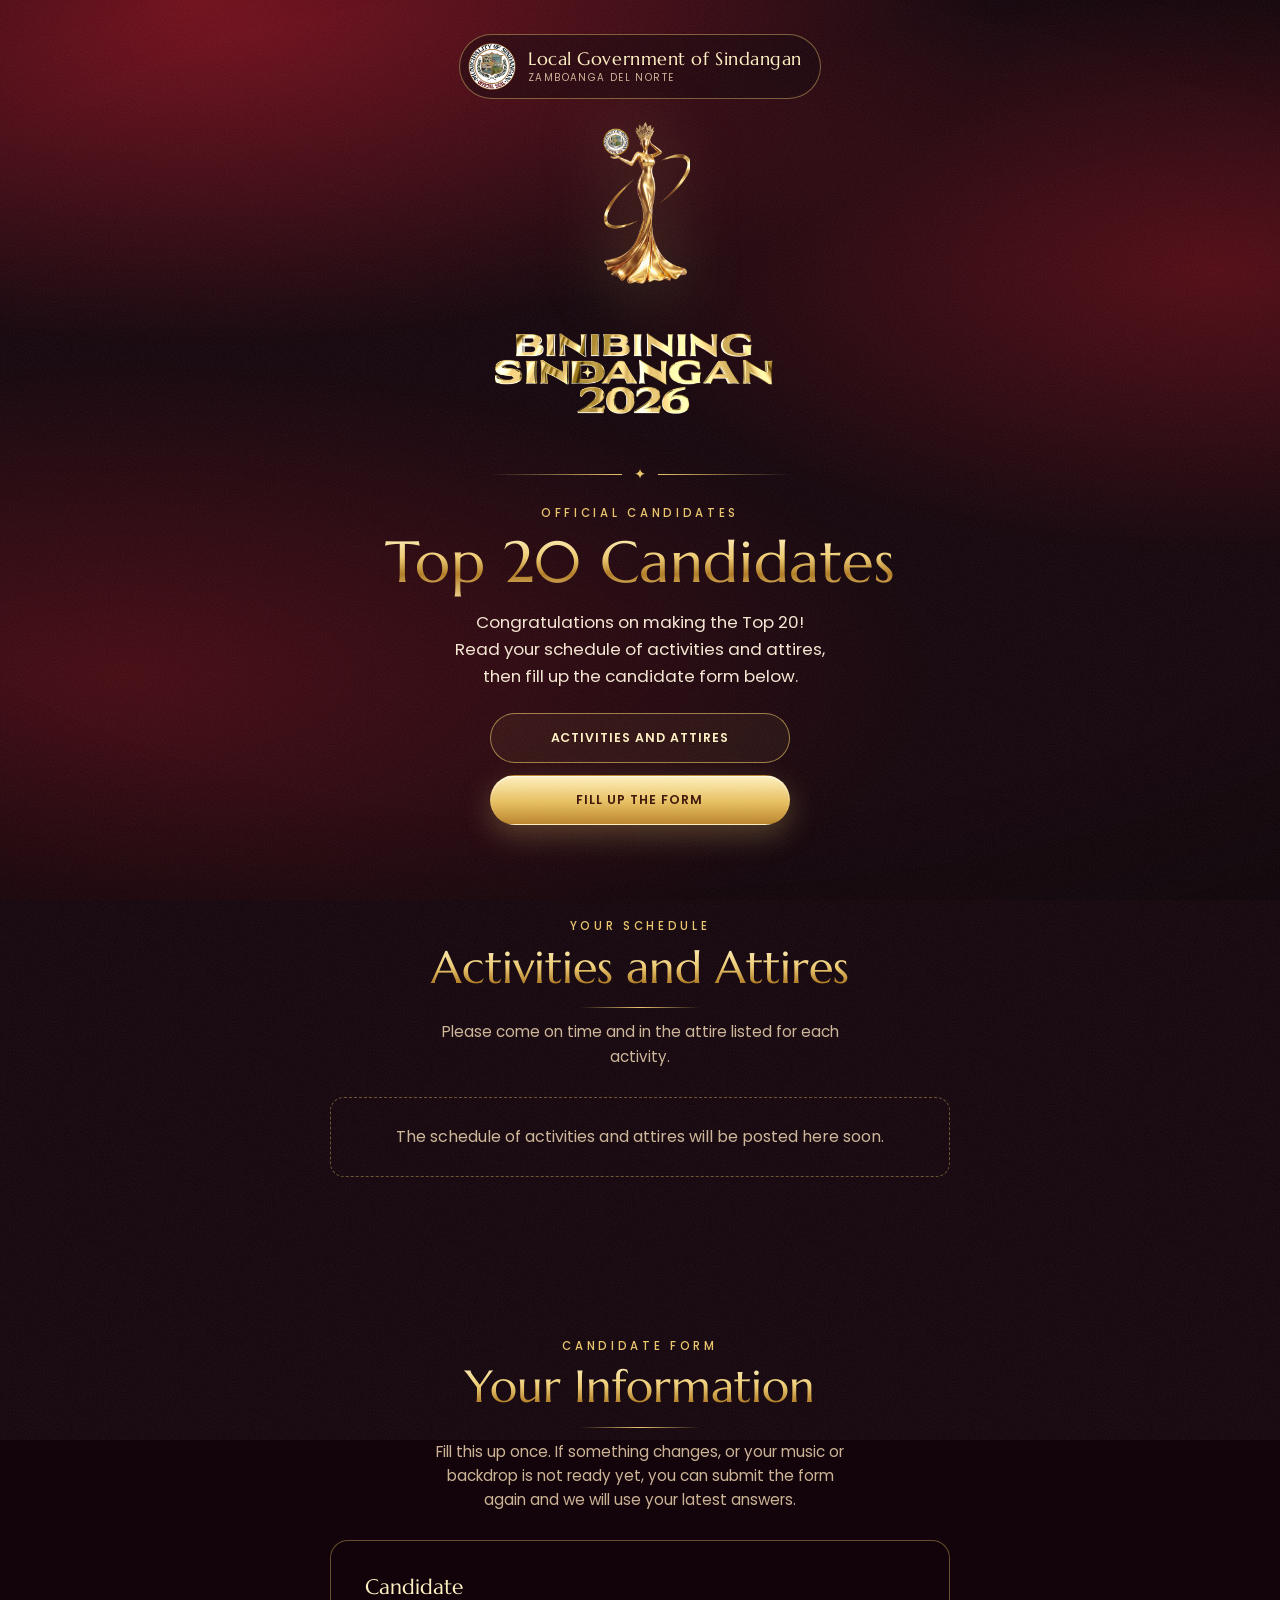
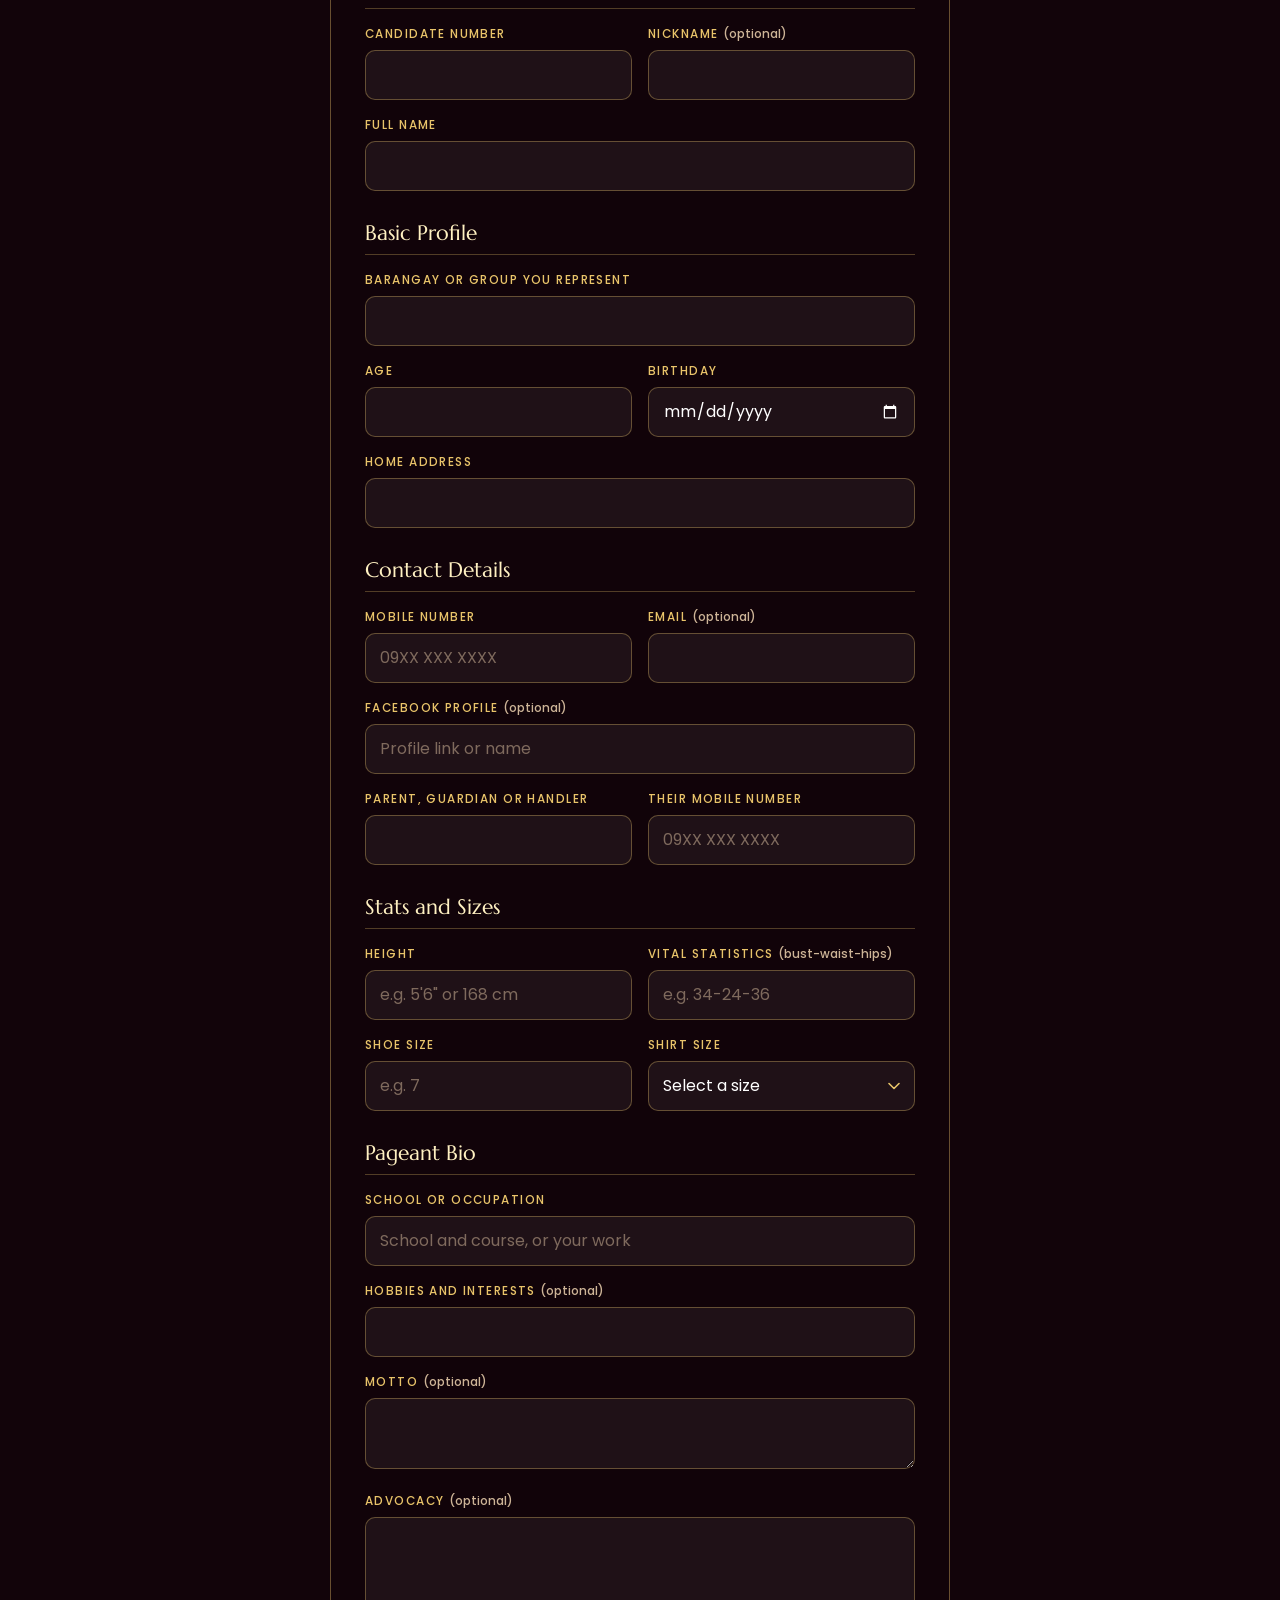
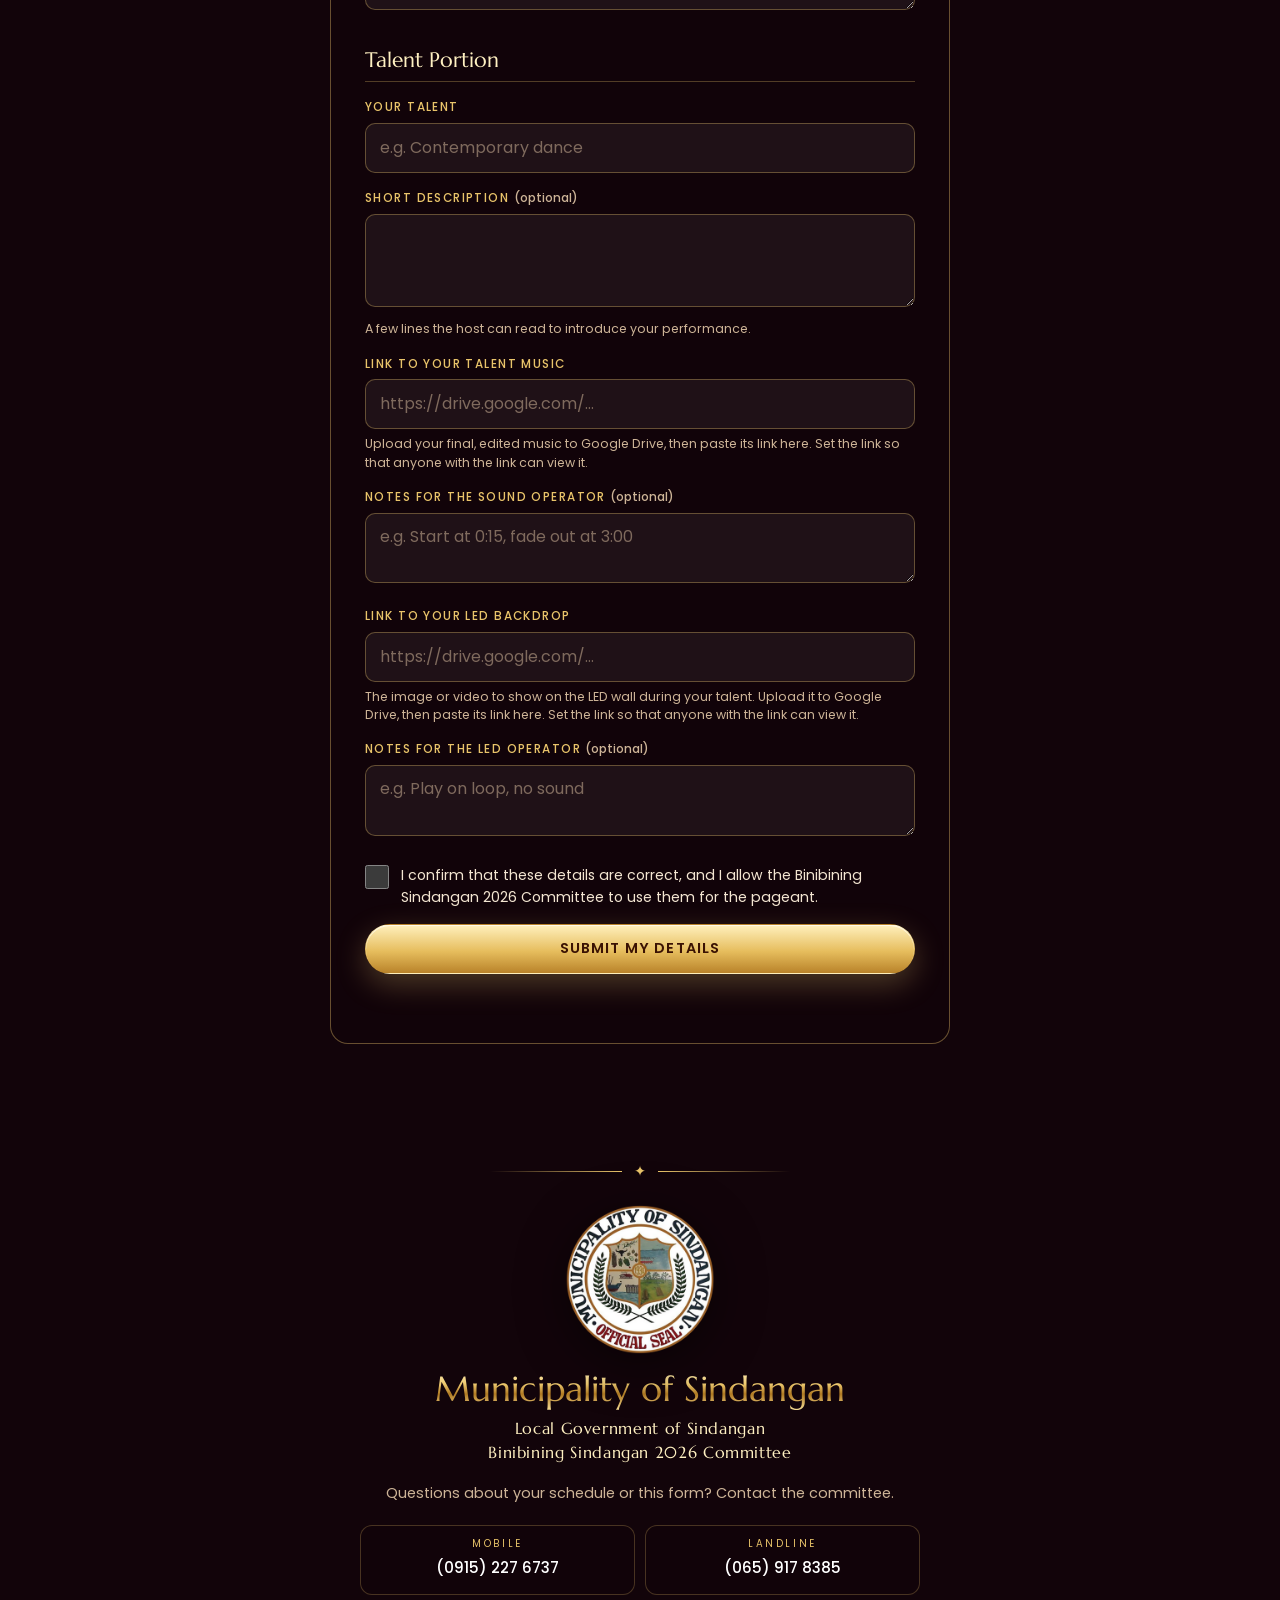
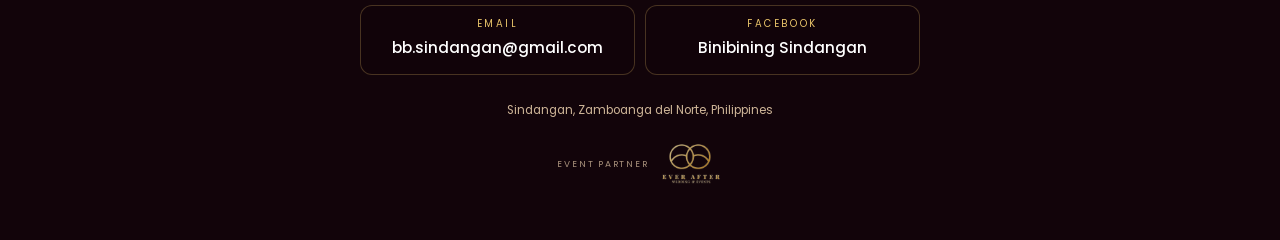
==== candidates/index.html @ d7a0ae56 "Add the Top 20 candidates page and form New page at /candidates/ for the Top 20: the Top 20 list, th" ====
<!doctype html>
<html lang="en">
<head>
  <meta charset="utf-8">
  <meta name="viewport" content="width=device-width, initial-scale=1, viewport-fit=cover">
  <title>Top 20 Candidates | Binibining Sindangan 2026</title>
  <meta name="description" content="For the Top 20 candidates of Binibining Sindangan 2026: your schedule of activities and attires, and the candidate form for your information, talent music and LED backdrop.">
  <meta name="theme-color" content="#1a0508">
  <!-- This page is for the candidates only, so it stays out of search results -->
  <meta name="robots" content="noindex">

  <link rel="canonical" href="https://binibining-sindangan.everafterweddingsandevent.com/candidates/">

  <meta property="og:type" content="website">
  <meta property="og:site_name" content="Binibining Sindangan 2026">
  <meta property="og:locale" content="en_PH">
  <meta property="og:url" content="https://binibining-sindangan.everafterweddingsandevent.com/candidates/">
  <meta property="og:title" content="Top 20 Candidates | Binibining Sindangan 2026">
  <meta property="og:description" content="Schedule of activities and attires, and the candidate form for your information, talent music and LED backdrop.">
  <meta property="og:image" content="https://binibining-sindangan.everafterweddingsandevent.com/assets/icon.png">
  <meta name="twitter:card" content="summary">

  <link rel="icon" type="image/png" href="../assets/icon.png">
  <link rel="apple-touch-icon" href="../assets/icon.png">

  <link rel="preconnect" href="https://fonts.googleapis.com">
  <link rel="preconnect" href="https://fonts.gstatic.com" crossorigin>
  <link href="https://fonts.googleapis.com/css2?family=Marcellus&family=Poppins:wght@400;500;600;700&display=swap" rel="stylesheet">
  <link rel="preload" as="image" href="../assets/logo.png">
  <link rel="stylesheet" href="../styles.css?v=11">
  <link rel="stylesheet" href="candidates.css?v=2">
  <script>document.documentElement.classList.add('js');</script>
</head>
<body class="cpage">
  <div class="fx fx-vignette" aria-hidden="true"></div>
  <div class="fx fx-grain" aria-hidden="true"></div>
  <div class="progress" aria-hidden="true"></div>

  <main>
    <header class="phead">
      <p class="host">
        <img src="../assets/seal.png" alt="" width="360" height="356">
        <span><b>Local Government of Sindangan</b><small>Zamboanga del Norte</small></span>
      </p>
      <div class="statue statue--page" aria-hidden="true"></div>
      <div class="wordmark" role="img" aria-label="Binibining Sindangan 2026"></div>
      <div class="ornament" aria-hidden="true"><span></span><i>✦</i><span></span></div>
      <p class="eyebrow">Official Candidates</p>
      <h1 class="gold-text">Top 20 Candidates</h1>
      <p class="phead__sub">Congratulations on making the Top 20! Read your schedule of activities and attires, then fill up the candidate form below.</p>
      <nav class="phead__nav" aria-label="On this page">
        <a class="btn btn--outline" href="#schedule">Activities and Attires</a>
        <a class="btn btn--gold" href="#form">Fill Up the Form</a>
      </nav>
    </header>

    <!-- The Top 20 (shown once the list in data.js is filled in) -->
    <section class="section" id="top20" hidden>
      <div class="section__head reveal">
        <p class="eyebrow">The Results</p>
        <h2 class="gold-text">The Top 20</h2>
      </div>
      <ol class="roll" id="top20List"></ol>
    </section>

    <!-- Activities and attires (from data.js) -->
    <section class="section" id="schedule">
      <div class="section__head reveal">
        <p class="eyebrow">Your Schedule</p>
        <h2 class="gold-text">Activities and Attires</h2>
        <p class="section__lead">Please come on time and in the attire listed for each activity.</p>
      </div>
      <ol class="sched" id="scheduleList"></ol>
      <p class="sched__empty reveal" id="scheduleEmpty">The schedule of activities and attires will be posted here soon.</p>
    </section>

    <!-- Candidate form -->
    <section class="section" id="form">
      <div class="section__head reveal">
        <p class="eyebrow">Candidate Form</p>
        <h2 class="gold-text">Your Information</h2>
        <p class="section__lead">Fill this up once. If something changes, or your music or backdrop is not ready yet, you can submit the form again and we will use your latest answers.</p>
      </div>

      <form class="form" id="candidateForm" novalidate>
        <h3 class="form__group">Candidate</h3>
        <div class="field" id="pickField" hidden>
          <label for="candidatePick">Find your name</label>
          <select id="candidatePick" name="candidatePick">
            <option value="">Select your name</option>
          </select>
        </div>
        <div class="field field--half">
          <label for="candidateNo">Candidate number</label>
          <input id="candidateNo" name="candidateNo" type="number" inputmode="numeric" min="1" max="999" required data-error="Please enter your candidate number.">
        </div>
        <div class="field field--half">
          <label for="nickname">Nickname <small>(optional)</small></label>
          <input id="nickname" name="nickname" type="text" autocomplete="nickname" maxlength="60">
        </div>
        <div class="field">
          <label for="fullName">Full name</label>
          <input id="fullName" name="fullName" type="text" autocomplete="name" maxlength="120" required data-error="Please enter your full name.">
        </div>

        <h3 class="form__group">Basic Profile</h3>
        <div class="field">
          <label for="representing">Barangay or group you represent</label>
          <input id="representing" name="representing" type="text" maxlength="160" required data-error="Please enter the barangay or group you represent.">
        </div>
        <div class="field field--half">
          <label for="age">Age</label>
          <input id="age" name="age" type="number" inputmode="numeric" min="1" max="99" required data-error="Please enter your age.">
        </div>
        <div class="field field--half">
          <label for="birthday">Birthday</label>
          <input id="birthday" name="birthday" type="date" autocomplete="bday" required data-error="Please enter your birthday.">
        </div>
        <div class="field">
          <label for="address">Home address</label>
          <input id="address" name="address" type="text" autocomplete="street-address" maxlength="240" required data-error="Please enter your home address.">
        </div>

        <h3 class="form__group">Contact Details</h3>
        <div class="field field--half">
          <label for="phone">Mobile number</label>
          <input id="phone" name="phone" type="tel" autocomplete="tel" inputmode="tel" maxlength="30" placeholder="09XX XXX XXXX" required data-error="Please enter your mobile number.">
        </div>
        <div class="field field--half">
          <label for="email">Email <small>(optional)</small></label>
          <input id="email" name="email" type="email" autocomplete="email" maxlength="160">
        </div>
        <div class="field">
          <label for="facebook">Facebook profile <small>(optional)</small></label>
          <input id="facebook" name="facebook" type="text" maxlength="240" placeholder="Profile link or name">
        </div>
        <div class="field field--half">
          <label for="guardianName">Parent, guardian or handler</label>
          <input id="guardianName" name="guardianName" type="text" maxlength="120" required data-error="Please enter the name of your parent, guardian or handler.">
        </div>
        <div class="field field--half">
          <label for="guardianPhone">Their mobile number</label>
          <input id="guardianPhone" name="guardianPhone" type="tel" inputmode="tel" maxlength="30" placeholder="09XX XXX XXXX" required data-error="Please enter their mobile number.">
        </div>

        <h3 class="form__group">Stats and Sizes</h3>
        <div class="field field--half">
          <label for="height">Height</label>
          <input id="height" name="height" type="text" maxlength="30" placeholder="e.g. 5'6&quot; or 168 cm" required data-error="Please enter your height.">
        </div>
        <div class="field field--half">
          <label for="vitalStats">Vital statistics <small>(bust-waist-hips)</small></label>
          <input id="vitalStats" name="vitalStats" type="text" maxlength="40" placeholder="e.g. 34-24-36" required data-error="Please enter your vital statistics.">
        </div>
        <div class="field field--half">
          <label for="shoeSize">Shoe size</label>
          <input id="shoeSize" name="shoeSize" type="text" maxlength="20" placeholder="e.g. 7" required data-error="Please enter your shoe size.">
        </div>
        <div class="field field--half">
          <label for="shirtSize">Shirt size</label>
          <select id="shirtSize" name="shirtSize" required data-error="Please choose your shirt size.">
            <option value="">Select a size</option>
            <option>XS</option>
            <option>S</option>
            <option>M</option>
            <option>L</option>
            <option>XL</option>
            <option>XXL</option>
          </select>
        </div>

        <h3 class="form__group">Pageant Bio</h3>
        <div class="field">
          <label for="occupation">School or occupation</label>
          <input id="occupation" name="occupation" type="text" maxlength="200" placeholder="School and course, or your work" required data-error="Please enter your school or occupation.">
        </div>
        <div class="field">
          <label for="hobbies">Hobbies and interests <small>(optional)</small></label>
          <input id="hobbies" name="hobbies" type="text" maxlength="300">
        </div>
        <div class="field">
          <label for="motto">Motto <small>(optional)</small></label>
          <textarea id="motto" name="motto" rows="2" maxlength="400"></textarea>
        </div>
        <div class="field">
          <label for="advocacy">Advocacy <small>(optional)</small></label>
          <textarea id="advocacy" name="advocacy" rows="3" maxlength="800"></textarea>
        </div>

        <h3 class="form__group">Talent Portion</h3>
        <div class="field">
          <label for="talent">Your talent</label>
          <input id="talent" name="talent" type="text" maxlength="200" placeholder="e.g. Contemporary dance" required data-error="Please tell us your talent.">
        </div>
        <div class="field">
          <label for="talentDescription">Short description <small>(optional)</small></label>
          <textarea id="talentDescription" name="talentDescription" rows="3" maxlength="800" aria-describedby="talentDescription-hint"></textarea>
          <p class="field__hint" id="talentDescription-hint">A few lines the host can read to introduce your performance.</p>
        </div>

        <div class="field">
          <label for="musicLink">Link to your talent music</label>
          <input id="musicLink" name="musicLink" type="text" inputmode="url" autocapitalize="off" autocorrect="off" spellcheck="false" maxlength="500" placeholder="https://drive.google.com/…" aria-describedby="musicLink-hint">
          <p class="field__hint" id="musicLink-hint">Upload your final, edited music to Google Drive, then paste its link here. Set the link so that anyone with the link can view it.</p>
        </div>
        <div class="field">
          <label for="musicNotes">Notes for the sound operator <small>(optional)</small></label>
          <textarea id="musicNotes" name="musicNotes" rows="2" maxlength="500" placeholder="e.g. Start at 0:15, fade out at 3:00"></textarea>
        </div>

        <div class="field">
          <label for="backdropLink">Link to your LED backdrop</label>
          <input id="backdropLink" name="backdropLink" type="text" inputmode="url" autocapitalize="off" autocorrect="off" spellcheck="false" maxlength="500" placeholder="https://drive.google.com/…" aria-describedby="backdropLink-hint">
          <p class="field__hint" id="backdropLink-hint">The image or video to show on the LED wall during your talent. Upload it to Google Drive, then paste its link here. Set the link so that anyone with the link can view it.</p>
        </div>
        <div class="field">
          <label for="backdropNotes">Notes for the LED operator <small>(optional)</small></label>
          <textarea id="backdropNotes" name="backdropNotes" rows="2" maxlength="500" placeholder="e.g. Play on loop, no sound"></textarea>
        </div>

        <div class="field">
          <label class="check">
            <input id="consent" name="consent" type="checkbox" required data-error="Please tick the box to continue.">
            <span>I confirm that these details are correct, and I allow the Binibining Sindangan 2026 Committee to use them for the pageant.</span>
          </label>
        </div>

        <!-- Spam trap: real candidates never see or fill this -->
        <div class="hp" aria-hidden="true">
          <label for="website">Website</label>
          <input id="website" name="website" type="text" tabindex="-1" autocomplete="off">
        </div>

        <button class="btn btn--gold btn--wide" id="submitBtn" type="submit">Submit My Details</button>
        <p class="form__status" id="formStatus" role="status" aria-live="polite"></p>
      </form>

      <div class="thanks" id="thanks" hidden tabindex="-1">
        <div class="thanks__mark" aria-hidden="true">✦</div>
        <h3 class="gold-text" id="thanksTitle">Thank you!</h3>
        <p id="thanksText">Your details have been received by the Binibining Sindangan 2026 Committee.</p>
        <p class="thanks__todo" id="thanksTodo" hidden></p>
        <button class="btn btn--outline" id="againBtn" type="button">Update My Answers</button>
      </div>
    </section>

    <footer class="footer">
      <div class="ornament" aria-hidden="true"><span></span><i>✦</i><span></span></div>
      <img class="footer__logo" src="../assets/seal.png" alt="Official Seal of the Municipality of Sindangan" width="360" height="356" loading="lazy">
      <p class="footer__brand gold-text">Municipality of Sindangan</p>
      <p class="footer__sub">Local Government of Sindangan<br>Binibining Sindangan 2026 Committee</p>
      <p class="footer__ask">Questions about your schedule or this form? Contact the committee.</p>
      <ul class="footer__links">
        <li><span>Mobile</span><a href="tel:+639152276737">(0915) 227 6737</a></li>
        <li><span>Landline</span><a href="tel:+63659178385">(065) 917 8385</a></li>
        <li><span>Email</span><a href="mailto:bb.sindangan@gmail.com">bb.sindangan@gmail.com</a></li>
        <li><span>Facebook</span><a href="https://www.facebook.com/profile.php?id=100057436449824" target="_blank" rel="noopener">Binibining Sindangan</a></li>
      </ul>
      <p class="footer__fine">Sindangan, Zamboanga del Norte, Philippines</p>
      <p class="footer__credit"><span>Event partner</span><img src="../assets/ever-after.png" alt="Ever After Wedding &amp; Events" width="368" height="252" loading="lazy"></p>
    </footer>
  </main>

  <script src="data.js?v=1" defer></script>
  <script src="candidates.js?v=2" defer></script>
</body>
</html>
---- styles.css ----
:root {
  --ink: #12040a;
  --maroon: #3d0a12;
  --crimson: #8f0f1c;
  --red: #c8172a;
  --gold: #e9c46a;
  --gold-light: #fff1c2;
  --gold-deep: #a8741f;
  --cream: #fcf5e8;
  --text: #f4e6d2;
  --muted: #cdb497;
  --letter-text: #4a0d14;
  --display: "Marcellus", "Times New Roman", serif;
  --ui: "Poppins", system-ui, -apple-system, "Segoe UI", sans-serif;
  --gold-grad: linear-gradient(180deg, #fff3c4 0%, #edc96f 38%, #b07a22 62%, #f5dc94 100%);
}

*, *::before, *::after { box-sizing: border-box; }

/* The hidden attribute must win over display rules like .form { display: grid } */
[hidden] { display: none !important; }

html { scroll-behavior: smooth; -webkit-text-size-adjust: 100%; }

body {
  margin: 0;
  min-height: 100vh;
  font-family: var(--ui);
  font-size: 16px;
  line-height: 1.6;
  color: var(--text);
  background:
    radial-gradient(90% 55% at 15% 0%, rgba(200, 23, 42, .55), transparent 70%),
    radial-gradient(70% 45% at 95% 30%, rgba(143, 15, 28, .5), transparent 70%),
    radial-gradient(90% 50% at 10% 75%, rgba(143, 15, 28, .4), transparent 70%),
    var(--ink);
  background-attachment: fixed;
  overflow-x: hidden;
}

html.sealed, html.sealed body { overflow: hidden; height: 100%; }

#sparkles {
  position: fixed;
  inset: 0;
  width: 100%;
  height: 100%;
  pointer-events: none;
  z-index: 0;
}

main { position: relative; z-index: 1; }

p { margin: 0; }
a { color: inherit; }

.gold-text {
  background: var(--gold-grad);
  -webkit-background-clip: text;
  background-clip: text;
  color: transparent;
  -webkit-text-fill-color: transparent;
}

.eyebrow {
  font-size: .72rem;
  font-weight: 500;
  letter-spacing: .32em;
  text-transform: uppercase;
  color: var(--gold);
}

/* ---------- Logo pieces (cropped from one image) ---------- */
.statue, .wordmark {
  background-image: url("assets/logo.png");
  background-repeat: no-repeat;
  background-size: auto 100%;
}
.statue { aspect-ratio: 438 / 784; background-position: left center; }
.wordmark { aspect-ratio: 1480 / 784; background-position: right center; }

/* ---------- Buttons ---------- */
.btn {
  display: inline-flex;
  align-items: center;
  justify-content: center;
  min-height: 50px;
  padding: 12px 28px;
  border-radius: 999px;
  border: 1px solid transparent;
  font: 600 .9rem/1.2 var(--ui);
  letter-spacing: .08em;
  text-transform: uppercase;
  text-decoration: none;
  cursor: pointer;
  transition: transform .2s ease, box-shadow .2s ease, background-color .2s ease;
}
.btn:focus-visible, a:focus-visible, input:focus-visible, textarea:focus-visible {
  outline: 2px solid var(--gold-light);
  outline-offset: 3px;
}
.btn--gold {
  color: #3a1203;
  background: linear-gradient(180deg, #fff0bd, #e6bd5d 55%, #b9832a);
  box-shadow: 0 10px 30px rgba(233, 196, 106, .28), inset 0 1px 0 rgba(255, 255, 255, .7);
}
.btn--gold:hover { transform: translateY(-2px); box-shadow: 0 14px 36px rgba(233, 196, 106, .4), inset 0 1px 0 rgba(255, 255, 255, .7); }
.btn--outline {
  color: var(--gold-light);
  border-color: rgba(233, 196, 106, .6);
  background: rgba(233, 196, 106, .06);
  font-size: .78rem;
}
.btn--outline:hover { background: rgba(233, 196, 106, .16); }
.btn--wide { width: 100%; }
.btn[disabled] { opacity: .6; cursor: progress; transform: none; }

/* ---------- Opening curtain ---------- */
.cover { display: none; }
.js .cover {
  position: fixed;
  inset: 0;
  z-index: 10;
  display: grid;
  place-items: center;
  transition: visibility 0s linear 1.9s;
}
.curtain {
  position: absolute;
  top: 0;
  bottom: 0;
  width: 50.5%;
  background:
    linear-gradient(180deg, rgba(0, 0, 0, .45), transparent 22%, transparent 70%, rgba(0, 0, 0, .55)),
    repeating-linear-gradient(90deg, #4d050d 0, #a3101d 34px, #6d0812 62px, #c2182b 96px, #4d050d 132px);
  transition: transform 1.7s cubic-bezier(.75, 0, .2, 1);
  will-change: transform;
}
.curtain--left { left: 0; box-shadow: inset -14px 0 30px rgba(0, 0, 0, .5); border-right: 3px solid var(--gold-deep); }
.curtain--right { right: 0; box-shadow: inset 14px 0 30px rgba(0, 0, 0, .5); border-left: 3px solid var(--gold-deep); }

.cover__content {
  position: relative;
  display: flex;
  flex-direction: column;
  align-items: center;
  gap: 14px;
  width: min(86vw, 380px);
  padding: 30px 24px 34px;
  text-align: center;
  border: 1px solid rgba(233, 196, 106, .55);
  border-radius: 22px;
  background: radial-gradient(120% 90% at 50% 0%, rgba(143, 15, 28, .92), rgba(18, 4, 10, .95));
  box-shadow: 0 30px 80px rgba(0, 0, 0, .6);
  transition: opacity .5s ease, transform .5s ease;
}
.statue--cover { height: min(34vh, 250px); filter: drop-shadow(0 10px 24px rgba(0, 0, 0, .5)); }
.cover__pageant { font: 400 1.05rem/1.2 var(--display); letter-spacing: .08em; color: var(--text); margin-top: -6px; }
.cover__title { font: 400 clamp(2rem, 9vw, 2.6rem)/1.1 var(--display); color: var(--gold-light); margin-bottom: 8px; }

.cover.is-open { visibility: hidden; pointer-events: none; }
.cover.is-open .curtain--left { transform: translateX(-102%); }
.cover.is-open .curtain--right { transform: translateX(102%); }
.cover.is-open .cover__content { opacity: 0; transform: scale(.94); }

/* ---------- Hero ---------- */
.hero {
  min-height: 100vh;
  min-height: 100svh;
  display: flex;
  flex-direction: column;
  align-items: center;
  justify-content: center;
  gap: 10px;
  padding: 48px 20px 84px;
  text-align: center;
  position: relative;
}
.host {
  display: inline-flex;
  align-items: center;
  gap: 12px;
  margin-bottom: 8px;
  padding: 8px 18px 8px 8px;
  text-align: left;
  border: 1px solid rgba(233, 196, 106, .45);
  border-radius: 999px;
  background: rgba(18, 4, 10, .5);
}
.host img { width: 48px; height: auto; flex: none; }
.host span { display: flex; flex-direction: column; }
.host b { font: 400 clamp(.98rem, 4.2vw, 1.15rem)/1.2 var(--display); letter-spacing: .03em; color: var(--gold-light); }
.host small { font-size: .62rem; letter-spacing: .14em; text-transform: uppercase; color: var(--muted); }
.statue--hero {
  height: clamp(190px, 32vh, 340px);
  filter: drop-shadow(0 0 40px rgba(233, 196, 106, .28));
  animation: float 6s ease-in-out infinite;
}
.hero .wordmark { width: min(78vw, 380px); margin-top: -6px; }

.ornament {
  display: flex;
  align-items: center;
  justify-content: center;
  gap: 12px;
  width: min(70vw, 300px);
  color: var(--gold);
  margin: 6px auto;
}
.ornament span { flex: 1; height: 1px; background: linear-gradient(90deg, transparent, var(--gold)); }
.ornament span:last-child { transform: scaleX(-1); }
.ornament i { font-style: normal; font-size: .9rem; }

h1 {
  margin: 0;
  font: 400 clamp(2.5rem, 11vw, 4.6rem)/1.08 var(--display);
  letter-spacing: .01em;
  padding-bottom: .14em; /* keeps the gold fill from clipping the "g" descenders */
}
.hero__sub { max-width: 52ch; text-wrap: balance; color: var(--text); font-size: clamp(.92rem, 3.6vw, 1.05rem); }

.hero__when {
  list-style: none;
  display: flex;
  flex-wrap: wrap;
  justify-content: center;
  gap: 6px 0;
  margin: 14px 0 0;
  padding: 10px 6px;
  border-top: 1px solid rgba(233, 196, 106, .45);
  border-bottom: 1px solid rgba(233, 196, 106, .45);
  font: 400 clamp(.84rem, 3.5vw, 1.15rem)/1.3 var(--display);
  letter-spacing: .04em;
  white-space: nowrap;
  color: var(--gold-light);
}
.hero__when li { padding: 0 clamp(8px, 2.6vw, 14px); }
.hero__when li + li { border-left: 1px solid rgba(233, 196, 106, .45); }

.scroll-cue {
  position: absolute;
  bottom: 22px;
  left: 50%;
  width: 26px;
  height: 42px;
  margin-left: -13px;
  border: 1px solid rgba(233, 196, 106, .7);
  border-radius: 14px;
}
.scroll-cue span {
  position: absolute;
  top: 8px;
  left: 50%;
  width: 4px;
  height: 8px;
  margin-left: -2px;
  border-radius: 2px;
  background: var(--gold);
  animation: cue 1.8s ease-in-out infinite;
}

/* Hero entrance, runs once the curtain opens */
.js .hero > * { opacity: 0; transform: translateY(18px); }
.js.opened .hero > * { opacity: 1; transform: none; transition: opacity .9s ease, transform .9s ease; }
.js.opened .hero > :nth-child(1) { transition-delay: .5s; }
.js.opened .hero > :nth-child(2) { transition-delay: .75s; }
.js.opened .hero > :nth-child(3) { transition-delay: .95s; }
.js.opened .hero > :nth-child(4) { transition-delay: 1.1s; }
.js.opened .hero > :nth-child(5) { transition-delay: 1.3s; }
.js.opened .hero > :nth-child(6) { transition-delay: 1.5s; }
.js.opened .hero > :nth-child(7) { transition-delay: 1.65s; }
.js.opened .hero > :nth-child(8) { transition-delay: 2s; }

/* ---------- Sections ---------- */
.section {
  width: min(100%, 880px);
  margin: 0 auto;
  padding: 56px 20px;
}
.section__head { text-align: center; margin-bottom: 28px; }
h2 {
  margin: 6px 0 0;
  font: 400 clamp(1.9rem, 8vw, 2.8rem)/1.15 var(--display);
}
.section__lead { max-width: 46ch; margin: 12px auto 0; color: var(--muted); font-size: .95rem; }

.js .reveal { opacity: 0; transform: translateY(26px); transition: opacity .8s ease, transform .8s ease; }
.js .reveal.is-in { opacity: 1; transform: none; }

/* ---------- Letter ---------- */
.letter {
  position: relative;
  padding: clamp(28px, 7vw, 56px) clamp(22px, 6vw, 56px);
  color: var(--letter-text);
  font: 400 clamp(1rem, 3.9vw, 1.14rem)/1.75 var(--display);
  background:
    radial-gradient(120% 60% at 50% 0%, #fff, transparent 70%),
    var(--cream);
  border-radius: 6px;
  box-shadow: 0 30px 70px rgba(0, 0, 0, .5);
}
.letter::before {
  content: "";
  position: absolute;
  inset: 9px;
  border: 1px solid var(--gold-deep);
  border-radius: 3px;
  opacity: .55;
  pointer-events: none;
}
.letter p + p { margin-top: 1.1em; }
.letter__greeting { font-size: 1.2em; color: var(--crimson); }
.letter strong { font-weight: 400; color: var(--crimson); }
.letter__sign { margin-top: 2.2em; }
.letter__sign p + p { margin-top: 0; }
.letter__name { font-size: 1.3em; color: var(--crimson); margin-top: .5em !important; }
.letter__role { font: 500 .8rem/1.5 var(--ui); letter-spacing: .04em; color: #7a4a3a; }

/* ---------- Details ---------- */
.cards { display: grid; grid-template-columns: 1fr 1fr; gap: 12px; }
.card {
  padding: 20px 14px;
  text-align: center;
  border: 1px solid rgba(233, 196, 106, .38);
  border-radius: 14px;
  background: linear-gradient(180deg, rgba(143, 15, 28, .38), rgba(18, 4, 10, .55));
  backdrop-filter: blur(4px);
  -webkit-backdrop-filter: blur(4px);
}
.card__label { font-size: .66rem; font-weight: 600; letter-spacing: .28em; text-transform: uppercase; color: var(--gold); }
.card__value { margin-top: 8px; font: 400 clamp(1.05rem, 4.4vw, 1.4rem)/1.25 var(--display); color: #fff; }
.card__note { margin-top: 4px; font-size: .78rem; color: var(--muted); }

.countdown {
  display: grid;
  grid-template-columns: repeat(4, 1fr);
  gap: 8px;
  margin-top: 28px;
  padding: 20px 8px;
  text-align: center;
  border-top: 1px solid rgba(233, 196, 106, .4);
  border-bottom: 1px solid rgba(233, 196, 106, .4);
}
.countdown b {
  display: block;
  font: 400 clamp(1.9rem, 9vw, 3.2rem)/1 var(--display);
  color: var(--gold-light);
  font-variant-numeric: tabular-nums;
}
.countdown span { font-size: .64rem; letter-spacing: .22em; text-transform: uppercase; color: var(--muted); }
.countdown.is-over { display: block; font: 400 1.3rem var(--display); color: var(--gold-light); }

.actions { display: flex; flex-wrap: wrap; justify-content: center; gap: 12px; margin-top: 26px; }
.actions .btn { flex: 1 1 240px; max-width: 320px; }

/* ---------- RSVP ---------- */
.form {
  display: grid;
  grid-template-columns: 1fr 1fr;
  gap: 16px;
  max-width: 620px;
  margin: 0 auto;
  padding: clamp(20px, 5vw, 34px);
  border: 1px solid rgba(233, 196, 106, .4);
  border-radius: 18px;
  background: rgba(18, 4, 10, .62);
  backdrop-filter: blur(6px);
  -webkit-backdrop-filter: blur(6px);
}
.field { grid-column: 1 / -1; min-width: 0; margin: 0; padding: 0; border: 0; }
.field label, .field legend {
  display: block;
  margin-bottom: 6px;
  padding: 0;
  font-size: .74rem;
  font-weight: 500;
  letter-spacing: .12em;
  text-transform: uppercase;
  color: var(--gold);
}
.field small { text-transform: none; letter-spacing: 0; color: var(--muted); font-size: .74rem; }
.field input[type="text"], .field input[type="tel"], .field input[type="email"], .field input[type="number"], .field textarea {
  width: 100%;
  min-height: 50px;
  padding: 12px 14px;
  font: 400 16px/1.4 var(--ui);
  color: #fff;
  background: rgba(255, 255, 255, .06);
  border: 1px solid rgba(233, 196, 106, .35);
  border-radius: 10px;
  transition: border-color .2s ease, background-color .2s ease;
}
.field textarea { resize: vertical; }
.field input::placeholder { color: rgba(205, 180, 151, .55); }
.field input:focus, .field textarea:focus { border-color: var(--gold); background: rgba(255, 255, 255, .1); }
.field.has-error input { border-color: #ff8a8a; }
.field__error { margin-top: 5px; font-size: .78rem; color: #ffb3b3; }

.choice { display: grid; grid-template-columns: 1fr; gap: 10px; }
.choice legend { margin-bottom: 0; }
.pill { position: relative; margin: 0 !important; cursor: pointer; }
.pill input { position: absolute; opacity: 0; inset: 0; width: 100%; height: 100%; margin: 0; cursor: pointer; }
.pill span {
  display: flex;
  align-items: center;
  justify-content: center;
  min-height: 50px;
  padding: 10px 14px;
  text-align: center;
  font: 500 .88rem/1.3 var(--ui);
  letter-spacing: 0;
  text-transform: none;
  color: var(--text);
  border: 1px solid rgba(233, 196, 106, .35);
  border-radius: 10px;
  transition: all .2s ease;
}
.pill input:checked + span { color: #3a1203; background: linear-gradient(180deg, #fff0bd, #e6bd5d); border-color: transparent; font-weight: 600; }
.pill input:focus-visible + span { outline: 2px solid var(--gold-light); outline-offset: 3px; }

.stepper { display: grid; grid-template-columns: 50px 1fr 50px; gap: 8px; max-width: 220px; }
.stepper button {
  min-height: 50px;
  font: 500 1.4rem/1 var(--ui);
  color: var(--gold-light);
  background: rgba(233, 196, 106, .1);
  border: 1px solid rgba(233, 196, 106, .45);
  border-radius: 10px;
  cursor: pointer;
}
.stepper input { text-align: center; -moz-appearance: textfield; appearance: textfield; }
.stepper input::-webkit-outer-spin-button, .stepper input::-webkit-inner-spin-button { -webkit-appearance: none; margin: 0; }

.hp { position: absolute; left: -9999px; width: 1px; height: 1px; overflow: hidden; }

.form .btn--wide, .form__status { grid-column: 1 / -1; }
.form__status { min-height: 1.4em; text-align: center; font-size: .88rem; color: var(--muted); }
.form__status.is-error { color: #ffb3b3; }
.form__status a { color: var(--gold-light); }

.thanks {
  max-width: 620px;
  margin: 0 auto;
  padding: 40px 24px;
  text-align: center;
  border: 1px solid rgba(233, 196, 106, .5);
  border-radius: 18px;
  background: rgba(18, 4, 10, .62);
  outline: none;
}
.thanks__mark { font-size: 2rem; color: var(--gold); animation: twinkle 2.4s ease-in-out infinite; }
.thanks h3 { margin: 6px 0 10px; font: 400 2.2rem/1.15 var(--display); }
.thanks p { color: var(--text); max-width: 40ch; margin: 0 auto; }

/* ---------- Footer ---------- */
.footer { padding: 30px 20px 54px; text-align: center; }
.footer__logo {
  display: block;
  width: 150px;
  height: auto;
  margin: 22px auto 0;
  filter: drop-shadow(0 10px 24px rgba(0, 0, 0, .5));
}
.footer__brand { margin-top: 14px; font: 400 clamp(1.7rem, 7vw, 2.2rem)/1.2 var(--display); }
.footer__sub { margin-top: 6px; font: 400 1rem/1.5 var(--display); letter-spacing: .04em; color: var(--gold-light); }
.footer__credit {
  display: flex;
  align-items: center;
  justify-content: center;
  gap: 10px;
  margin-top: 22px;
  opacity: .8;
}
.footer__credit span { font-size: .56rem; letter-spacing: .2em; white-space: nowrap; text-transform: uppercase; color: var(--muted); }
.footer__credit img { width: 64px; height: auto; }
.footer__links {
  list-style: none;
  display: grid;
  grid-template-columns: 1fr;
  gap: 10px;
  width: min(100%, 560px);
  margin: 20px auto 0;
  padding: 0;
}
.footer__links li {
  display: flex;
  flex-direction: column;
  padding: 10px 12px;
  border: 1px solid rgba(233, 196, 106, .25);
  border-radius: 12px;
  background: rgba(18, 4, 10, .45);
}
.footer__links span { font-size: .62rem; letter-spacing: .26em; text-transform: uppercase; color: var(--gold); }
.footer__links a, .footer__links b { font-weight: 500; font-size: .95rem; color: #fff; text-decoration: none; overflow-wrap: anywhere; padding: 4px 0; }
.footer__links a:hover { color: var(--gold-light); text-decoration: underline; }
.footer__fine { margin-top: 26px; font-size: .74rem; color: var(--muted); }

/* ---------- Floating music button ---------- */
.music {
  position: fixed;
  right: max(16px, env(safe-area-inset-right));
  bottom: max(16px, env(safe-area-inset-bottom));
  z-index: 5;
  display: grid;
  place-items: center;
  width: 54px;
  height: 54px;
  padding: 0;
  color: var(--gold-light);
  background: radial-gradient(circle at 30% 25%, rgba(143, 15, 28, .95), rgba(18, 4, 10, .95));
  border: 1px solid var(--gold);
  border-radius: 50%;
  box-shadow: 0 10px 28px rgba(0, 0, 0, .55), 0 0 0 0 rgba(233, 196, 106, .5);
  cursor: pointer;
  transition: transform .2s ease, opacity .5s ease;
}
.music:hover { transform: scale(1.06); }
.music:focus-visible { outline: 2px solid var(--gold-light); outline-offset: 3px; }
.js:not(.opened) .music { opacity: 0; pointer-events: none; }
.music.is-playing { animation: pulse 2.4s ease-out infinite; }
.music.is-playing .music__note { display: none; }
.music__bars { display: none; align-items: flex-end; gap: 3px; height: 20px; }
.music.is-playing .music__bars { display: flex; }
.music__bars i { width: 3px; height: 100%; border-radius: 2px; background: currentColor; transform-origin: bottom; animation: bars 1s ease-in-out infinite; }
.music__bars i:nth-child(2) { animation-delay: -.35s; }
.music__bars i:nth-child(3) { animation-delay: -.7s; }
.music__bars i:nth-child(4) { animation-delay: -.15s; }

/* ---------- Motion ---------- */
@keyframes bars { 0%, 100% { transform: scaleY(.3); } 50% { transform: scaleY(1); } }
@keyframes pulse { 0% { box-shadow: 0 10px 28px rgba(0, 0, 0, .55), 0 0 0 0 rgba(233, 196, 106, .5); } 100% { box-shadow: 0 10px 28px rgba(0, 0, 0, .55), 0 0 0 16px rgba(233, 196, 106, 0); } }
@keyframes float { 0%, 100% { transform: translateY(0); } 50% { transform: translateY(-10px); } }
@keyframes cue { 0% { opacity: 0; transform: translateY(0); } 40% { opacity: 1; } 100% { opacity: 0; transform: translateY(16px); } }
@keyframes twinkle { 0%, 100% { opacity: .5; transform: scale(.9); } 50% { opacity: 1; transform: scale(1.15); } }

/* ---------- Larger screens ---------- */
@media (min-width: 560px) {
  .field--half { grid-column: span 1; }
  .choice { grid-template-columns: 1fr 1fr; }
  .choice legend { grid-column: 1 / -1; }
  .footer__links { grid-template-columns: 1fr 1fr; }
}
@media (min-width: 820px) {
  .cards { grid-template-columns: repeat(4, 1fr); }
  .section { padding: 80px 24px; }
  .hero .wordmark { width: 440px; }
}

@media (prefers-reduced-motion: reduce) {
  html { scroll-behavior: auto; }
  .music__bars i:nth-child(odd) { transform: scaleY(.55); }
  *, *::before, *::after { animation: none !important; transition-duration: .01ms !important; transition-delay: 0s !important; }
}

/* =========================================================
   CINEMATIC LAYER
   Stage atmosphere, the opening sequence, and scroll-driven
   motion. Everything here is decoration: with reduced motion
   (or no JavaScript) the page shows its finished state.
   ========================================================= */

/* ---------- Atmosphere: vignette, film grain ---------- */
.fx { position: fixed; pointer-events: none; }
.fx-vignette {
  inset: 0;
  z-index: 3;
  background: radial-gradient(120% 85% at 50% 45%, transparent 55%, rgba(0, 0, 0, .55) 100%);
}
.fx-grain {
  inset: -60%;
  z-index: 4;
  opacity: .075;
  background-image: url("data:image/svg+xml,%3Csvg xmlns='http://www.w3.org/2000/svg' width='180' height='180'%3E%3Cfilter id='n'%3E%3CfeTurbulence type='fractalNoise' baseFrequency='.9' numOctaves='2' stitchTiles='stitch'/%3E%3CfeColorMatrix values='0 0 0 0 1 0 0 0 0 1 0 0 0 0 1 0 0 0 .9 0'/%3E%3C/filter%3E%3Crect width='100%25' height='100%25' filter='url(%23n)'/%3E%3C/svg%3E");
  animation: grain .9s steps(6) infinite;
}
.progress {
  position: fixed;
  top: 0;
  left: 0;
  right: 0;
  z-index: 6;
  height: 2px;
  background: linear-gradient(90deg, var(--gold-deep), var(--gold-light));
  transform: scaleX(var(--scroll, 0));
  transform-origin: left;
  box-shadow: 0 0 10px rgba(233, 196, 106, .7);
  pointer-events: none;
}

/* ---------- Opening sequence ---------- */
.js .cover { transition: visibility 0s linear 3s; }
.curtain {
  transition: transform 2.4s cubic-bezier(.77, 0, .18, 1) .35s;
  transform-origin: top center;
}
.cover.is-open .curtain--left { transform: translateX(-103%) skewX(4deg); }
.cover.is-open .curtain--right { transform: translateX(103%) skewX(-4deg); }

/* Stage spotlights sweeping across the closed curtain */
.beam {
  position: absolute;
  top: -12%;
  width: 46vmax;
  height: 150vmax;
  background: linear-gradient(180deg, rgba(255, 236, 180, .34), rgba(255, 236, 180, .07) 45%, transparent 75%);
  clip-path: polygon(46% 0, 54% 0, 100% 100%, 0 100%);
  filter: blur(14px);
  transform-origin: 50% 0;
  pointer-events: none;
  transition: opacity .8s ease;
}
.beam--a { left: 4%; animation: sweep-a 9s ease-in-out infinite; }
.beam--b { right: 4%; animation: sweep-b 11s ease-in-out infinite; }
.cover.is-open .beam { opacity: 0; }

.cover__content { transition: opacity .6s ease, transform .9s cubic-bezier(.5, 0, .2, 1), filter .6s ease; }
.cover.is-open .cover__content { opacity: 0; transform: scale(1.12); filter: blur(10px); }
.statue--cover { animation: breathe 4.5s ease-in-out infinite; }

/* Burst of gold light as the curtain parts */
.cover__flash {
  position: absolute;
  top: 50%;
  left: 50%;
  width: 60vmax;
  height: 60vmax;
  margin: -30vmax 0 0 -30vmax;
  border-radius: 50%;
  background: radial-gradient(circle, rgba(255, 244, 205, .95), rgba(233, 196, 106, .5) 30%, transparent 68%);
  opacity: 0;
  transform: scale(.1);
  pointer-events: none;
}
.cover.is-open .cover__flash { animation: flash 2.2s ease-out .25s both; }

/* Light sweeping across the gold button */
.btn--gold { position: relative; overflow: hidden; }
.btn--gold::after {
  content: "";
  position: absolute;
  inset: 0;
  background: linear-gradient(105deg, transparent 35%, rgba(255, 255, 255, .75) 50%, transparent 65%);
  transform: translateX(-120%);
  animation: glint 3.6s ease-in-out infinite;
  pointer-events: none;
}

/* ---------- Hero: light rays, shine, parallax ---------- */
.hero { overflow: hidden; --p: 0; }
.hero::before {
  content: "";
  position: absolute;
  top: 34%;
  left: 50%;
  width: 150vmax;
  height: 150vmax;
  margin: -75vmax 0 0 -75vmax;
  background: repeating-conic-gradient(from 0deg, rgba(255, 226, 150, .12) 0deg 5deg, transparent 5deg 17deg);
  -webkit-mask-image: radial-gradient(circle, #000 0, rgba(0, 0, 0, .5) 22%, transparent 52%);
  mask-image: radial-gradient(circle, #000 0, rgba(0, 0, 0, .5) 22%, transparent 52%);
  animation: rays 120s linear infinite;
  pointer-events: none;
}
.js .hero::before { opacity: 0 !important; transform: none; }
.js.opened .hero::before { opacity: calc(1 - var(--p) * 1.2) !important; transition: opacity 2.6s ease 1.2s; }
.js.opened.scrolled .hero::before { transition: none; }

/* A highlight that glides across the statue and the 3D title, masked to their shape */
.statue--hero, .hero .wordmark { position: relative; }
.statue--hero::after, .hero .wordmark::after {
  content: "";
  position: absolute;
  inset: 0;
  background: linear-gradient(110deg, transparent 42%, rgba(255, 255, 255, .9) 50%, transparent 58%) no-repeat;
  background-size: 300% 100%;
  background-position: 150% 0;
  -webkit-mask: url("assets/logo.png") left center / auto 100% no-repeat;
  mask: url("assets/logo.png") left center / auto 100% no-repeat;
  animation: shine 6.5s ease-in-out 3.4s infinite;
  pointer-events: none;
}
.hero .wordmark::after {
  -webkit-mask-position: right center;
  mask-position: right center;
  animation-delay: 4.1s;
}

/* Parallax: --p runs 0 → 1 as the hero scrolls away */
.statue--hero { translate: 0 calc(var(--p) * 70px); scale: calc(1 + var(--p) * .08); }
.hero .wordmark { translate: 0 calc(var(--p) * 38px); }
.host { translate: 0 calc(var(--p) * -24px); }

/* Entrance: each piece drifts up out of soft focus after the curtain parts */
.js .hero > * { opacity: 0; transform: translateY(34px) scale(.97); filter: blur(12px); }
.js.opened .hero > * {
  opacity: 1;
  transform: none;
  filter: none;
  transition: opacity 1.3s ease, transform 1.5s cubic-bezier(.2, .7, .2, 1), filter 1.3s ease;
}
/* The statue keeps one constant filter: iOS Safari can't animate blur/brightness into drop-shadow
   and leaves the trophy stuck as a blurred glow, so it enters on opacity and motion only */
.js .hero > .statue--hero,
.js.opened .hero > .statue--hero { filter: drop-shadow(0 0 44px rgba(233, 196, 106, .34)); }
.js.opened .hero > .statue--hero { transition-property: opacity, transform; transition-duration: 1.8s, 1.9s; }
.js.opened .hero > :nth-child(1) { transition-delay: 2.2s; }
.js.opened .hero > :nth-child(2) { transition-delay: 1.1s; }
.js.opened .hero > :nth-child(3) { transition-delay: 1.7s; }
.js.opened .hero > :nth-child(4) { transition-delay: 2.3s; }
.js.opened .hero > :nth-child(5) { transition-delay: 0s; }
.js.opened .hero > :nth-child(6) { transition-delay: 3.3s; }
.js.opened .hero > :nth-child(7) { transition-delay: 3.6s; }
.js.opened .hero > :nth-child(8) { transition-delay: 4.1s; }

/* Title letters land one by one (script.js splits the heading) */
.js .hero > h1 { opacity: 1; transform: none; filter: none; }
h1 .word { display: inline-block; white-space: nowrap; }
h1 .ch { display: inline-block; padding-bottom: .14em; margin-bottom: -.14em; }
.js h1 .ch { opacity: 0; transform: translateY(.55em) rotate(8deg) scale(1.25); filter: blur(8px); }
.js.opened h1 .ch {
  opacity: 1;
  transform: none;
  filter: none;
  transition: opacity .9s ease, transform 1s cubic-bezier(.2, .8, .2, 1), filter .9s ease;
  transition-delay: calc(2.5s + var(--i) * 55ms);
}

/* ---------- Scroll reveals ---------- */
.js .reveal {
  opacity: 0;
  transform: translateY(46px) scale(.975);
  filter: blur(9px);
  transition: opacity 1.1s ease, transform 1.2s cubic-bezier(.2, .7, .2, 1), filter 1.1s ease, clip-path 1.5s cubic-bezier(.6, 0, .2, 1);
}
.js .reveal.is-in { opacity: 1; transform: none; filter: none; }

/* Section titles: the label tightens into place and a gold rule draws itself */
.js .section__head .eyebrow { letter-spacing: .7em; transition: letter-spacing 1.6s cubic-bezier(.2, .7, .2, 1) .1s; }
.js .section__head.is-in .eyebrow { letter-spacing: .32em; }
.section__head h2::after {
  content: "";
  display: block;
  width: 120px;
  height: 1px;
  margin: 14px auto 0;
  background: linear-gradient(90deg, transparent, var(--gold), transparent);
  transition: transform 1.4s cubic-bezier(.2, .7, .2, 1) .5s;
}
.js .section__head h2::after { transform: scaleX(0); }
.js .section__head.is-in h2::after { transform: scaleX(1); }

/* The letter unrolls from the top, then its paragraphs settle in */
.js .letter.reveal { clip-path: inset(0 0 100% 0); transform: none; filter: none; opacity: 1; }
.js .letter.reveal.is-in { clip-path: inset(0 0 0 0); }
.js .letter > * { opacity: 0; transform: translateY(14px); transition: opacity .9s ease, transform .9s ease; }
.js .letter.is-in > * { opacity: 1; transform: none; }
.js .letter.is-in > :nth-child(1) { transition-delay: .5s; }
.js .letter.is-in > :nth-child(2) { transition-delay: .75s; }
.js .letter.is-in > :nth-child(3) { transition-delay: 1s; }
.js .letter.is-in > :nth-child(4) { transition-delay: 1.25s; }
.js .letter.is-in > :nth-child(5) { transition-delay: 1.5s; }
.js .letter.is-in > :nth-child(6) { transition-delay: 1.8s; }

/* Detail cards tip forward into view */
.js .card.reveal { transform: perspective(800px) rotateX(-38deg) translateY(36px); transform-origin: 50% 0; }
.js .card.reveal.is-in { transform: none; }
.card { transition: border-color .3s ease, box-shadow .3s ease; }
.card:hover { border-color: var(--gold); box-shadow: 0 0 34px rgba(233, 196, 106, .18); }

/* Countdown digits roll when they change */
.countdown b { overflow: hidden; padding-bottom: .04em; }
.countdown b.tick { animation: roll .55s cubic-bezier(.2, .8, .2, 1); }

.thanks:not([hidden]) { animation: arrive 1s cubic-bezier(.2, .8, .2, 1); }

@keyframes grain {
  0% { transform: translate(0, 0); }
  20% { transform: translate(-4%, 3%); }
  40% { transform: translate(3%, -5%); }
  60% { transform: translate(-6%, -2%); }
  80% { transform: translate(5%, 4%); }
  100% { transform: translate(0, 0); }
}
@keyframes sweep-a { 0%, 100% { transform: rotate(-24deg); } 50% { transform: rotate(-4deg); } }
@keyframes sweep-b { 0%, 100% { transform: rotate(22deg); } 50% { transform: rotate(2deg); } }
@keyframes breathe {
  0%, 100% { filter: drop-shadow(0 10px 24px rgba(0, 0, 0, .5)) drop-shadow(0 0 0 rgba(233, 196, 106, 0)); }
  50% { filter: drop-shadow(0 10px 24px rgba(0, 0, 0, .5)) drop-shadow(0 0 26px rgba(233, 196, 106, .55)); }
}
@keyframes flash {
  0% { opacity: 0; transform: scale(.1); }
  22% { opacity: 1; }
  100% { opacity: 0; transform: scale(3.4); }
}
@keyframes glint { 0%, 55% { transform: translateX(-120%); } 85%, 100% { transform: translateX(120%); } }
@keyframes rays { to { transform: rotate(360deg); } }
@keyframes shine { 0%, 62% { background-position: 150% 0; } 100% { background-position: -50% 0; } }
@keyframes roll { 0% { transform: translateY(-55%); opacity: 0; } 100% { transform: none; opacity: 1; } }
@keyframes arrive { 0% { opacity: 0; transform: scale(.92); filter: blur(8px); } 100% { opacity: 1; transform: none; filter: none; } }

@media (prefers-reduced-motion: reduce) {
  .fx-grain, .beam, .cover__flash, .btn--gold::after, .statue--hero::after, .hero .wordmark::after { display: none; }
  .statue--hero, .hero .wordmark, .host { translate: none; scale: none; }
}

/* ---------- Hero framing: the whole title card fits one screen ---------- */
.hero { padding: 34px 20px 76px; gap: 8px; }
.host { margin-bottom: 4px; }
.statue--hero { height: clamp(150px, 23svh, 300px); }
.hero .wordmark { width: min(74vw, 30svh, 380px); }
.hero .ornament { margin: 2px auto; }
.hero::before { background: repeating-conic-gradient(from 0deg, rgba(255, 226, 150, .085) 0deg 5deg, transparent 5deg 17deg); }
.music { width: 46px; height: 46px; }

/* Wide screens: statue on the left like a film poster, title card on the right */
@media (min-width: 900px) and (min-height: 560px) {
  .hero {
    display: grid;
    grid-template-columns: auto minmax(0, 600px);
    grid-auto-rows: min-content;
    column-gap: clamp(40px, 6vw, 110px);
    row-gap: 12px;
    justify-content: center;
    align-content: center;
    justify-items: center;
    padding: 60px 40px 90px;
  }
  .hero > * { grid-column: 2; }
  .hero > .statue--hero { grid-column: 1; grid-row: 1 / span 7; align-self: center; height: min(66svh, 600px); }
  .hero .wordmark { width: min(400px, 44svh); }
  .hero::before { left: 30%; top: 50%; }
  h1 { font-size: clamp(3rem, 5.2vw, 4.6rem); }
  .music { width: 54px; height: 54px; }
  /* Sit in the text column, centred under the date line, instead of the bottom of the screen */
  .hero > .scroll-cue { position: relative; left: auto; bottom: auto; margin: 22px 0 0; }
  .hero { padding-bottom: 60px; }
}

/* The letter unrolls like a scroll (scale, not clip-path, so the scroll observer can still see it) */
.js .letter.reveal { clip-path: none; transform: scaleY(.03); transform-origin: 50% 0; opacity: 0; }
.js .letter.reveal.is-in { transform: none; opacity: 1; transition: transform 1.3s cubic-bezier(.6, 0, .2, 1), opacity .4s ease; }
.js .letter.is-in > :nth-child(1) { transition-delay: 1s; }
.js .letter.is-in > :nth-child(2) { transition-delay: 1.2s; }
.js .letter.is-in > :nth-child(3) { transition-delay: 1.4s; }
.js .letter.is-in > :nth-child(4) { transition-delay: 1.6s; }
.js .letter.is-in > :nth-child(5) { transition-delay: 1.8s; }
.js .letter.is-in > :nth-child(6) { transition-delay: 2.1s; }

/* Light rays sized to the hero so they fade out before its bottom edge */
.hero::before {
  --ray: 126svh;
  width: var(--ray);
  height: var(--ray);
  margin: calc(var(--ray) / -2) 0 0 calc(var(--ray) / -2);
  -webkit-mask-image: radial-gradient(circle closest-side, #000 0, rgba(0, 0, 0, .55) 35%, transparent 96%);
  mask-image: radial-gradient(circle closest-side, #000 0, rgba(0, 0, 0, .55) 35%, transparent 96%);
}
@media (min-width: 900px) and (min-height: 560px) {
  .hero::before { --ray: 98svh; }
}

/* Ray centre follows the statue (script.js sets --ray-x / --ray-y; these are the fallbacks) */
.hero::before { left: var(--ray-x, 50%); top: var(--ray-y, 34%); }
@media (min-width: 900px) and (min-height: 560px) {
  .hero::before { left: var(--ray-x, 30%); top: var(--ray-y, 50%); }
}

/* ---------- Seal flight: the seal lifts from the statue's hand into the host badge ----------
   script.js adds .seal-anim, flies a copy of the seal, then sets .is-seated → .is-named → .is-done */
.seal-anim .host img { opacity: 0; border-radius: 50%; }
.seal-anim .host { padding-right: 8px; }
.seal-anim .host span { max-width: 0; opacity: 0; overflow: hidden; white-space: nowrap; }
.seal-anim .host b { letter-spacing: .32em; }
.seal-anim .host small { opacity: 0; transform: translateY(6px); }

.host.is-seated img { opacity: 1; animation: seat .9s cubic-bezier(.2, .7, .2, 1); }
.js.opened .hero > .host.is-named {
  padding-right: 18px;
  transition: opacity 1.3s ease, transform 1.5s ease, filter 1.3s ease, padding 1.5s cubic-bezier(.6, 0, .2, 1);
  transition-delay: 0s;
}
.host.is-named span { max-width: 26em; opacity: 1; transition: max-width 1.5s cubic-bezier(.6, 0, .2, 1), opacity .7s ease .2s; }
.host.is-named b { letter-spacing: .03em; transition: letter-spacing 1.6s cubic-bezier(.2, .7, .2, 1) .1s; }
.host.is-named small { opacity: 1; transform: none; transition: opacity .8s ease 1s, transform .8s ease 1s; }
.host.is-done span { max-width: none; overflow: visible; white-space: normal; }

.seal-fly {
  position: absolute;
  z-index: 30;
  border-radius: 50%;
  pointer-events: none;
  filter: drop-shadow(0 0 18px rgba(246, 217, 139, .75));
  will-change: transform, opacity;
}
@keyframes seat {
  0% { transform: scale(1.35); box-shadow: 0 0 0 0 rgba(246, 217, 139, .8); }
  100% { transform: none; box-shadow: 0 0 0 16px rgba(246, 217, 139, 0); }
}
---- candidates/candidates.css ----
/* =========================================================
   Binibining Sindangan 2026 — Top 20 Candidates page
   Adds to ../styles.css (colours, buttons, form and footer
   come from there). Only what this page needs lives here.
   ========================================================= */

/* ---------- Page header ---------- */
.phead {
  display: flex;
  flex-direction: column;
  align-items: center;
  gap: 8px;
  padding: 34px 20px 12px;
  text-align: center;
}
.statue--page {
  height: clamp(130px, 20svh, 220px);
  filter: drop-shadow(0 0 34px rgba(233, 196, 106, .3));
}
.phead .wordmark { width: min(62vw, 290px); margin-top: -4px; }
.phead .eyebrow { margin-top: 4px; }
.phead h1 { font-size: clamp(2.2rem, 9.5vw, 3.6rem); }
.phead__sub { max-width: 46ch; text-wrap: balance; font-size: clamp(.92rem, 3.6vw, 1.05rem); }
.phead__nav { display: flex; flex-wrap: wrap; justify-content: center; gap: 12px; margin-top: 16px; }
.phead__nav .btn { flex: 1 1 220px; max-width: 300px; font-size: .78rem; }

/* Section links land a little below the top edge */
.section { scroll-margin-top: 8px; }

/* ---------- The Top 20 ---------- */
.roll {
  list-style: none;
  display: grid;
  grid-template-columns: repeat(auto-fill, minmax(min(100%, 250px), 1fr));
  gap: 10px;
  margin: 0;
  padding: 0;
}
.roll__item {
  display: flex;
  align-items: center;
  gap: 12px;
  padding: 12px 14px;
  border: 1px solid rgba(233, 196, 106, .32);
  border-radius: 14px;
  background: linear-gradient(180deg, rgba(143, 15, 28, .34), rgba(18, 4, 10, .55));
}
.roll__no {
  flex: none;
  display: grid;
  place-items: center;
  width: 42px;
  height: 42px;
  font: 400 1.1rem/1 var(--display);
  font-variant-numeric: tabular-nums;
  color: #3a1203;
  background: linear-gradient(180deg, #fff0bd, #e6bd5d 55%, #b9832a);
  border-radius: 50%;
}
.roll__who { display: flex; flex-direction: column; min-width: 0; }
.roll__name { font: 400 1.08rem/1.25 var(--display); color: #fff; overflow-wrap: anywhere; }
.roll__rep { font-size: .76rem; color: var(--muted); overflow-wrap: anywhere; }

/* ---------- Activities and attires ---------- */
.sched { list-style: none; display: grid; gap: 12px; margin: 0; padding: 0; }
.sched__item {
  display: grid;
  gap: 10px 24px;
  padding: 18px;
  border: 1px solid rgba(233, 196, 106, .38);
  border-radius: 14px;
  background: linear-gradient(180deg, rgba(143, 15, 28, .38), rgba(18, 4, 10, .55));
}
.sched__when { display: flex; flex-direction: column; gap: 2px; }
.sched__when:empty { display: none; } /* an activity with no date yet */
.sched__date { font: 400 1.15rem/1.25 var(--display); color: var(--gold-light); }
.sched__time { font-size: .82rem; color: var(--muted); }
.sched__title { margin: 0; font: 400 clamp(1.2rem, 5vw, 1.45rem)/1.25 var(--display); color: #fff; }
.sched__venue { margin-top: 2px; font-size: .86rem; color: var(--muted); }
.sched__attire {
  margin-top: 12px;
  padding-top: 12px;
  border-top: 1px dashed rgba(233, 196, 106, .32);
  font-size: .95rem;
  color: var(--text);
}
.sched__attire b {
  display: block;
  margin-bottom: 2px;
  font-size: .66rem;
  font-weight: 600;
  letter-spacing: .28em;
  text-transform: uppercase;
  color: var(--gold);
}
.sched__empty {
  max-width: 620px;
  margin: 0 auto;
  padding: 26px 20px;
  text-align: center;
  color: var(--muted);
  border: 1px dashed rgba(233, 196, 106, .4);
  border-radius: 14px;
}
@media (min-width: 640px) {
  .sched__item { grid-template-columns: 190px 1fr; padding: 22px 24px; }
  .sched__when { padding-right: 24px; border-right: 1px solid rgba(233, 196, 106, .28); }
  .sched__when:empty { display: flex; } /* keeps the title in the second column */
}

/* ---------- Form: groups, extra controls ---------- */
.form__group {
  grid-column: 1 / -1;
  margin: 14px 0 0;
  padding-bottom: 8px;
  font: 400 1.3rem/1.2 var(--display);
  color: var(--gold-light);
  border-bottom: 1px solid rgba(233, 196, 106, .3);
}
.form__group:first-child { margin-top: 0; }

.field select, .field input[type="date"] {
  width: 100%;
  min-height: 50px;
  padding: 12px 14px;
  font: 400 16px/1.4 var(--ui);
  color: #fff;
  color-scheme: dark;
  background-color: rgba(255, 255, 255, .06);
  border: 1px solid rgba(233, 196, 106, .35);
  border-radius: 10px;
  transition: border-color .2s ease, background-color .2s ease;
}
.field select {
  -webkit-appearance: none;
  appearance: none;
  padding-right: 40px;
  background-image: url("data:image/svg+xml,%3Csvg xmlns='http://www.w3.org/2000/svg' width='12' height='8' viewBox='0 0 12 8'%3E%3Cpath fill='none' stroke='%23e9c46a' stroke-width='1.6' stroke-linecap='round' stroke-linejoin='round' d='M1 1.5l5 5 5-5'/%3E%3C/svg%3E");
  background-repeat: no-repeat;
  background-position: right 14px center;
  cursor: pointer;
}
.field select option { color: #fff; background: #2a0810; }
/* iOS draws an empty date field shorter and centred; keep it in line with the other inputs */
.field input[type="date"] { -webkit-appearance: none; appearance: none; display: block; text-align: left; }
.field input[type="date"]::-webkit-date-and-time-value { text-align: left; min-height: 1.4em; }
.field select:focus, .field input[type="date"]:focus { border-color: var(--gold); background-color: rgba(255, 255, 255, .1); }
.field select:focus-visible {
  outline: 2px solid var(--gold-light);
  outline-offset: 3px;
}
.field textarea::placeholder { color: rgba(205, 180, 151, .55); }
.field.has-error select, .field.has-error textarea { border-color: #ff8a8a; }

.field__hint { margin-top: 6px; font-size: .78rem; line-height: 1.45; color: var(--muted); }

/* Consent tick box */
.field label.check {
  display: grid;
  grid-template-columns: 24px 1fr;
  gap: 12px;
  align-items: start;
  margin: 6px 0 0;
  font-size: .88rem;
  font-weight: 400;
  line-height: 1.5;
  letter-spacing: 0;
  text-transform: none;
  color: var(--text);
  cursor: pointer;
}
.check input {
  width: 24px;
  height: 24px;
  margin: 0;
  accent-color: var(--gold);
  color-scheme: dark;
  cursor: pointer;
}
.check input:focus-visible { outline: 2px solid var(--gold-light); outline-offset: 3px; }

.thanks__todo {
  margin-top: 14px !important;
  padding-top: 14px;
  border-top: 1px dashed rgba(233, 196, 106, .35);
  color: var(--gold-light) !important;
}
.thanks .btn { margin-top: 22px; }

.footer__ask { margin-top: 18px; font-size: .9rem; color: var(--muted); }
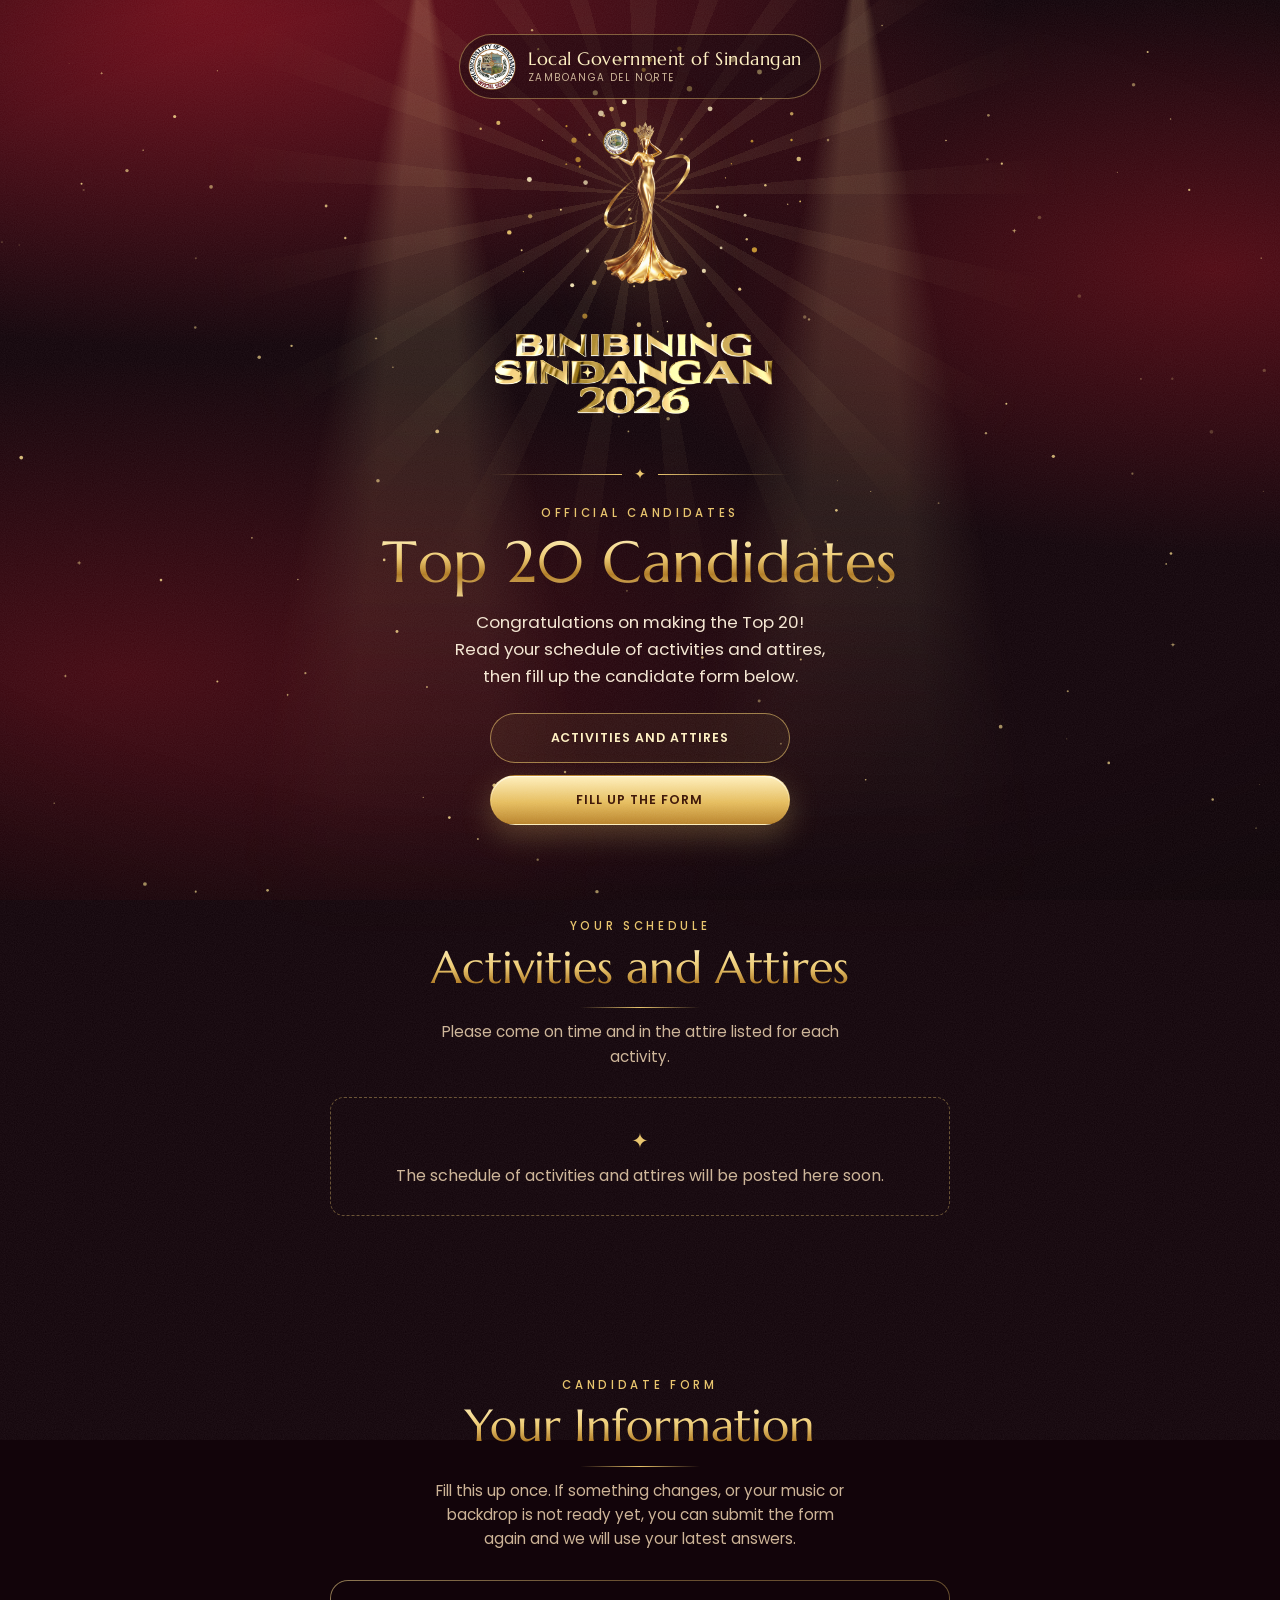
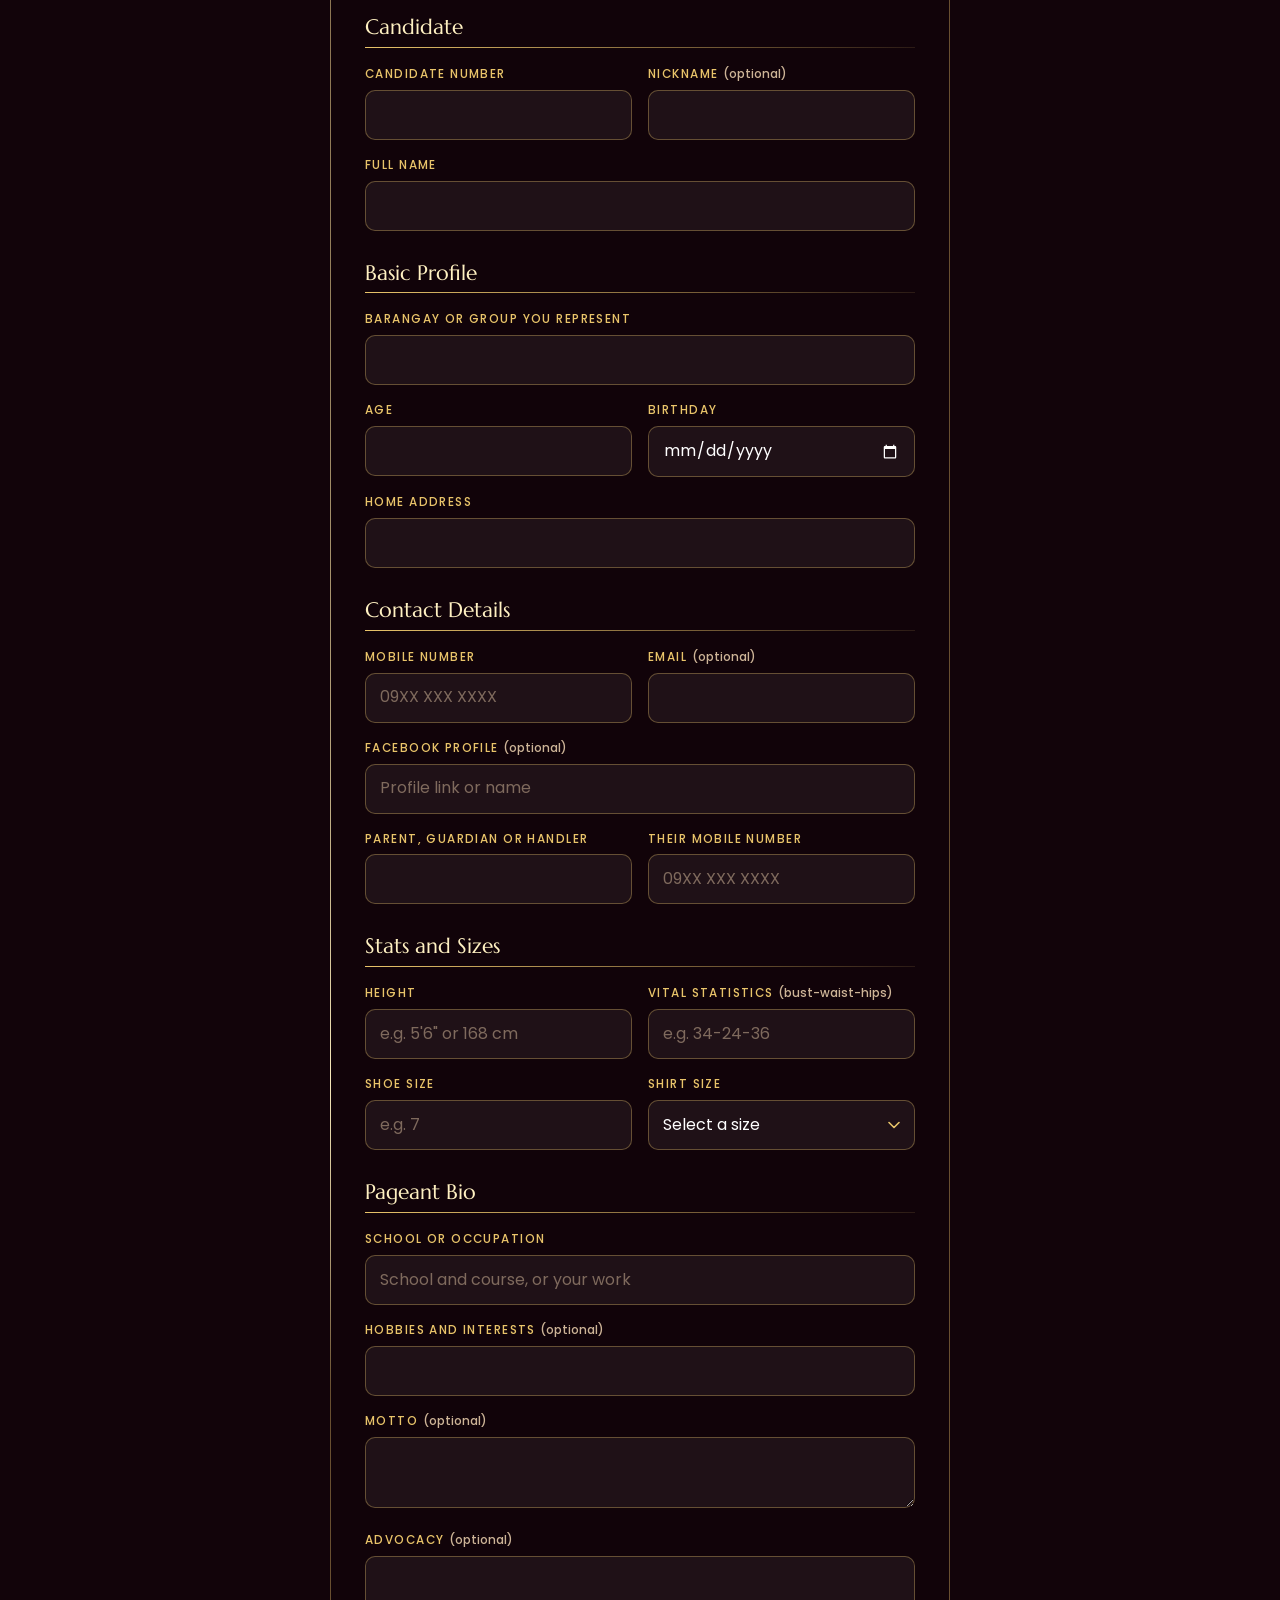
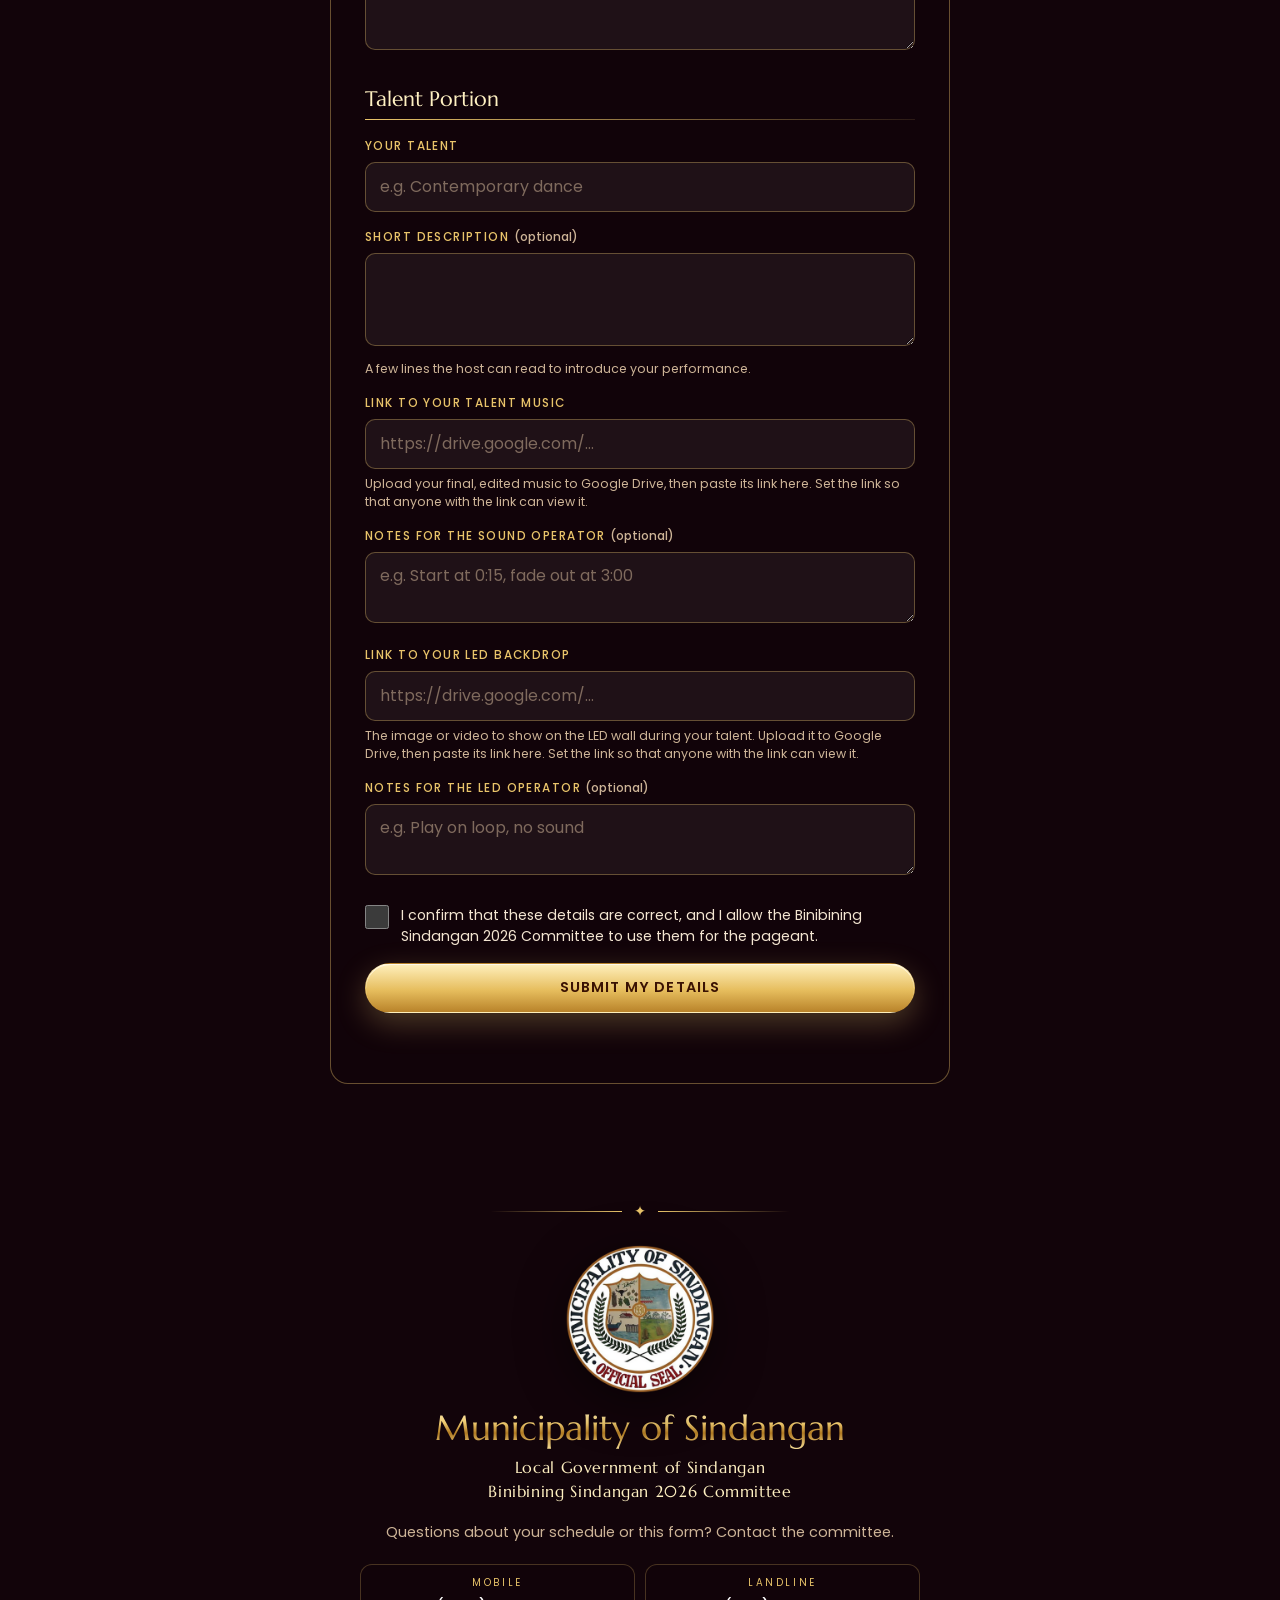
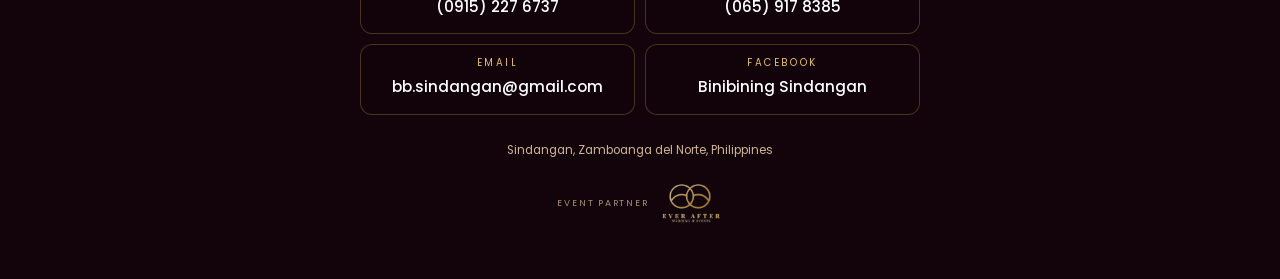
==== commit 3e95f667: "feat: add animation design on candidates top 20 page" ====
--- a/candidates/index.html
+++ b/candidates/index.html
@@ -28,16 +28,19 @@
   <link href="https://fonts.googleapis.com/css2?family=Marcellus&family=Poppins:wght@400;500;600;700&display=swap" rel="stylesheet">
   <link rel="preload" as="image" href="../assets/logo.png">
   <link rel="stylesheet" href="../styles.css?v=11">
-  <link rel="stylesheet" href="candidates.css?v=2">
+  <link rel="stylesheet" href="candidates.css?v=3">
   <script>document.documentElement.classList.add('js');</script>
 </head>
 <body class="cpage">
+  <canvas id="sparkles" aria-hidden="true"></canvas>
   <div class="fx fx-vignette" aria-hidden="true"></div>
   <div class="fx fx-grain" aria-hidden="true"></div>
   <div class="progress" aria-hidden="true"></div>
 
   <main>
     <header class="phead">
+      <!-- Stage light behind the statue: rays, a bloom of gold, two slow spotlights -->
+      <div class="phead__fx" aria-hidden="true"><i class="pbeam pbeam--a"></i><i class="pbeam pbeam--b"></i></div>
       <p class="host">
         <img src="../assets/seal.png" alt="" width="360" height="356">
         <span><b>Local Government of Sindangan</b><small>Zamboanga del Norte</small></span>
@@ -83,7 +86,7 @@
       </div>
 
       <form class="form" id="candidateForm" novalidate>
-        <h3 class="form__group">Candidate</h3>
+        <h3 class="form__group reveal">Candidate</h3>
         <div class="field" id="pickField" hidden>
           <label for="candidatePick">Find your name</label>
           <select id="candidatePick" name="candidatePick">
@@ -103,7 +106,7 @@
           <input id="fullName" name="fullName" type="text" autocomplete="name" maxlength="120" required data-error="Please enter your full name.">
         </div>
 
-        <h3 class="form__group">Basic Profile</h3>
+        <h3 class="form__group reveal">Basic Profile</h3>
         <div class="field">
           <label for="representing">Barangay or group you represent</label>
           <input id="representing" name="representing" type="text" maxlength="160" required data-error="Please enter the barangay or group you represent.">
@@ -121,7 +124,7 @@
           <input id="address" name="address" type="text" autocomplete="street-address" maxlength="240" required data-error="Please enter your home address.">
         </div>
 
-        <h3 class="form__group">Contact Details</h3>
+        <h3 class="form__group reveal">Contact Details</h3>
         <div class="field field--half">
           <label for="phone">Mobile number</label>
           <input id="phone" name="phone" type="tel" autocomplete="tel" inputmode="tel" maxlength="30" placeholder="09XX XXX XXXX" required data-error="Please enter your mobile number.">
@@ -143,7 +146,7 @@
           <input id="guardianPhone" name="guardianPhone" type="tel" inputmode="tel" maxlength="30" placeholder="09XX XXX XXXX" required data-error="Please enter their mobile number.">
         </div>
 
-        <h3 class="form__group">Stats and Sizes</h3>
+        <h3 class="form__group reveal">Stats and Sizes</h3>
         <div class="field field--half">
           <label for="height">Height</label>
           <input id="height" name="height" type="text" maxlength="30" placeholder="e.g. 5'6&quot; or 168 cm" required data-error="Please enter your height.">
@@ -169,7 +172,7 @@
           </select>
         </div>
 
-        <h3 class="form__group">Pageant Bio</h3>
+        <h3 class="form__group reveal">Pageant Bio</h3>
         <div class="field">
           <label for="occupation">School or occupation</label>
           <input id="occupation" name="occupation" type="text" maxlength="200" placeholder="School and course, or your work" required data-error="Please enter your school or occupation.">
@@ -187,7 +190,7 @@
           <textarea id="advocacy" name="advocacy" rows="3" maxlength="800"></textarea>
         </div>
 
-        <h3 class="form__group">Talent Portion</h3>
+        <h3 class="form__group reveal">Talent Portion</h3>
         <div class="field">
           <label for="talent">Your talent</label>
           <input id="talent" name="talent" type="text" maxlength="200" placeholder="e.g. Contemporary dance" required data-error="Please tell us your talent.">
@@ -246,7 +249,7 @@
 
     <footer class="footer">
       <div class="ornament" aria-hidden="true"><span></span><i>✦</i><span></span></div>
-      <img class="footer__logo" src="../assets/seal.png" alt="Official Seal of the Municipality of Sindangan" width="360" height="356" loading="lazy">
+      <img class="footer__logo reveal" src="../assets/seal.png" alt="Official Seal of the Municipality of Sindangan" width="360" height="356" loading="lazy">
       <p class="footer__brand gold-text">Municipality of Sindangan</p>
       <p class="footer__sub">Local Government of Sindangan<br>Binibining Sindangan 2026 Committee</p>
       <p class="footer__ask">Questions about your schedule or this form? Contact the committee.</p>
@@ -262,6 +265,6 @@
   </main>
 
   <script src="data.js?v=1" defer></script>
-  <script src="candidates.js?v=2" defer></script>
+  <script src="candidates.js?v=3" defer></script>
 </body>
 </html>
--- a/candidates/candidates.css
+++ b/candidates/candidates.css
@@ -188,3 +188,246 @@
 .thanks .btn { margin-top: 22px; }
 
 .footer__ask { margin-top: 18px; font-size: .9rem; color: var(--muted); }
+
+/* =========================================================
+   CINEMATIC LAYER
+   Stage light, the title entrance, and motion on the cards
+   and the form. All of it is decoration: every element's
+   normal style is its finished state, so with reduced motion
+   (or if an animation never runs) the page simply shows.
+   ========================================================= */
+
+@property --orbit { syntax: "<angle>"; inherits: false; initial-value: 0deg; }
+
+/* ---------- Header: stage light ---------- */
+.phead { position: relative; --p: 0; }
+.phead > * { position: relative; }
+.phead > .phead__fx {
+  position: absolute;
+  inset: 0 0 -120px;
+  overflow: hidden;
+  pointer-events: none;
+  -webkit-mask-image: linear-gradient(#000 62%, transparent);
+  mask-image: linear-gradient(#000 62%, transparent);
+}
+/* Slow-turning rays centred on the statue (candidates.js sets --ray-x / --ray-y) */
+.phead__fx::before {
+  --ray: min(118svh, 920px);
+  content: "";
+  position: absolute;
+  left: var(--ray-x, 50%);
+  top: var(--ray-y, 190px);
+  width: var(--ray);
+  height: var(--ray);
+  margin: calc(var(--ray) / -2) 0 0 calc(var(--ray) / -2);
+  background: repeating-conic-gradient(from 0deg, rgba(255, 226, 150, .1) 0deg 5deg, transparent 5deg 17deg);
+  -webkit-mask-image: radial-gradient(circle closest-side, #000 0, rgba(0, 0, 0, .55) 35%, transparent 96%);
+  mask-image: radial-gradient(circle closest-side, #000 0, rgba(0, 0, 0, .55) 35%, transparent 96%);
+  opacity: calc(1 - var(--p) * 1.2);
+  animation: rays 120s linear infinite, c-fade 2.6s ease .3s backwards;
+}
+/* A bloom of gold light as the page opens */
+.phead__fx::after {
+  content: "";
+  position: absolute;
+  left: var(--ray-x, 50%);
+  top: var(--ray-y, 190px);
+  width: 70vmax;
+  height: 70vmax;
+  margin: -35vmax 0 0 -35vmax;
+  border-radius: 50%;
+  background: radial-gradient(circle, rgba(255, 244, 205, .95), rgba(233, 196, 106, .45) 30%, transparent 68%);
+  opacity: 0;
+  animation: c-bloom 2.2s ease-out .05s both;
+}
+/* Two slow spotlights: soft-edged cones of gold light from above, either side of the statue */
+.pbeam {
+  --off: clamp(40px, 17vw, 250px);
+  position: absolute;
+  top: -6%;
+  width: 60vmax;
+  height: 135vmax;
+  background: conic-gradient(from 168deg at 50% 0, transparent 0deg, rgba(255, 220, 150, .2) 7deg, rgba(255, 220, 150, .2) 17deg, transparent 24deg);
+  -webkit-mask-image: linear-gradient(#000, rgba(0, 0, 0, .35) 40%, transparent 68%);
+  mask-image: linear-gradient(#000, rgba(0, 0, 0, .35) 40%, transparent 68%);
+  transform-origin: 50% 0;
+}
+.pbeam--a { left: calc(50% - 30vmax - var(--off)); animation: sweep-a 9s ease-in-out infinite, c-fade 3s ease 1.2s backwards; }
+.pbeam--b { left: calc(50% - 30vmax + var(--off)); animation: sweep-b 11s ease-in-out infinite, c-fade 3s ease 1.6s backwards; }
+/* Nothing in the header keeps animating once it has scrolled away */
+.phead.is-away .phead__fx::before, .phead.is-away .pbeam, .phead.is-away .statue--page,
+.phead.is-away .statue--page::after, .phead.is-away .wordmark::after, .phead.is-away .lt { animation-play-state: paused; }
+
+/* ---------- Header: the title card arrives piece by piece ---------- */
+.statue--page {
+  translate: 0 calc(var(--p) * 56px);
+  animation: c-statue 1.6s cubic-bezier(.2, .7, .2, 1) .1s backwards, float 6s ease-in-out 1.7s infinite;
+}
+.phead .wordmark { translate: 0 calc(var(--p) * 30px); }
+/* A highlight glides across the statue and the 3D title, masked to their shape */
+.statue--page::after, .phead .wordmark::after {
+  content: "";
+  position: absolute;
+  inset: 0;
+  background: linear-gradient(110deg, transparent 42%, rgba(255, 255, 255, .9) 50%, transparent 58%) no-repeat;
+  background-size: 300% 100%;
+  background-position: 150% 0;
+  -webkit-mask: url("../assets/logo.png") left center / auto 100% no-repeat;
+  mask: url("../assets/logo.png") left center / auto 100% no-repeat;
+  animation: shine 6.5s ease-in-out 2.2s infinite;
+  pointer-events: none;
+}
+.phead .wordmark::after { -webkit-mask-position: right center; mask-position: right center; animation-delay: 2.9s; }
+
+.phead .host, .phead .wordmark, .phead__sub, .phead__nav {
+  animation: c-rise 1.15s cubic-bezier(.2, .7, .2, 1) var(--d, 0s) backwards;
+}
+.phead .host { --d: .4s; }
+.phead .wordmark { --d: .55s; }
+.phead__sub { --d: 1.75s; }
+.phead__nav { --d: 1.95s; }
+.phead .eyebrow { animation: c-track 1.4s cubic-bezier(.2, .7, .2, 1) .9s backwards; }
+.phead .ornament span { animation: c-draw 1.1s cubic-bezier(.6, 0, .2, 1) .8s backwards; }
+.phead .ornament i { animation: c-star 1.1s cubic-bezier(.2, 1.5, .4, 1) .75s backwards, twinkle 2.4s ease-in-out 2.2s infinite; }
+
+/* Title letters land one by one, then a glint runs along them (candidates.js splits the heading) */
+.phead h1 .lt {
+  display: inline-block;
+  padding-bottom: .14em;
+  margin-bottom: -.14em;
+  animation:
+    c-letter .9s cubic-bezier(.2, .8, .2, 1) calc(1s + var(--i) * 42ms) backwards,
+    c-glint 6s ease-in-out calc(3.2s + var(--i) * 70ms) infinite;
+}
+
+/* ---------- Section titles: a sheen crosses the gold lettering ---------- */
+.cpage .section__head h2.gold-text {
+  background-image: linear-gradient(110deg, transparent 40%, rgba(255, 255, 255, .92) 50%, transparent 60%), var(--gold-grad);
+  background-size: 300% 100%, 100% 100%;
+  background-position: 150% 0, 0 0;
+  background-repeat: no-repeat;
+}
+.cpage .section__head.is-in h2.gold-text { animation: c-sheen 6s ease-in-out 1.2s infinite; }
+
+/* ---------- Cards: tip forward into view, a light sweeps across, the pointer carries a glow ---------- */
+.roll__item, .sched__item { position: relative; overflow: hidden; }
+.js .roll__item.reveal, .js .sched__item.reveal {
+  transform: perspective(800px) rotateX(-46deg) translateY(34px);
+  transform-origin: 50% 0;
+  transition: opacity 1s ease, transform 1.15s cubic-bezier(.2, .7, .2, 1), filter 1s ease, border-color .3s ease, box-shadow .3s ease, translate .3s ease;
+}
+.js .roll__item.reveal.is-in, .js .sched__item.reveal.is-in { transform: none; }
+.roll__item::after, .sched__item::after {
+  content: "";
+  position: absolute;
+  inset: 0;
+  background: linear-gradient(105deg, transparent 38%, rgba(255, 241, 194, .28) 50%, transparent 62%);
+  opacity: 0;
+  pointer-events: none;
+}
+.roll__item.is-in::after, .sched__item.is-in::after { animation: c-sweep 1.4s ease-out calc(var(--d, 0s) + .35s) both; }
+.roll__item::before, .sched__item::before {
+  content: "";
+  position: absolute;
+  inset: 0;
+  background: radial-gradient(260px circle at var(--mx, 50%) var(--my, 50%), rgba(255, 226, 150, .16), transparent 65%);
+  opacity: 0;
+  transition: opacity .35s ease;
+  pointer-events: none;
+}
+@media (hover: hover) {
+  .roll__item:hover, .sched__item:hover { border-color: var(--gold); box-shadow: 0 10px 40px rgba(233, 196, 106, .16); translate: 0 -3px; }
+  .roll__item:hover::before, .sched__item:hover::before { opacity: 1; }
+}
+.roll__item.is-in .roll__no { animation: c-pop .9s cubic-bezier(.2, 1.5, .4, 1) calc(var(--d, 0s) + .25s) backwards; }
+.sched__empty::before {
+  content: "✦";
+  display: block;
+  margin-bottom: 6px;
+  font-size: 1.3rem;
+  color: var(--gold);
+  animation: twinkle 2.4s ease-in-out infinite;
+}
+
+/* ---------- Form: a thread of light travels round the frame ---------- */
+.cpage .form, .cpage .thanks { position: relative; }
+.cpage .form::before, .cpage .thanks::before {
+  content: "";
+  position: absolute;
+  inset: -1px;
+  padding: 1px;
+  border-radius: inherit;
+  background: conic-gradient(from var(--orbit), transparent 0 72%, rgba(255, 241, 194, .95) 86%, transparent 100%);
+  -webkit-mask: linear-gradient(#000 0 0) content-box, linear-gradient(#000 0 0);
+  -webkit-mask-composite: xor;
+  mask: linear-gradient(#000 0 0) content-box exclude, linear-gradient(#000 0 0);
+  animation: c-orbit 9s linear infinite;
+  pointer-events: none;
+}
+/* Group titles slide in and underline themselves */
+.form__group {
+  border-bottom-color: transparent;
+  background: linear-gradient(90deg, var(--gold), rgba(233, 196, 106, .12)) left bottom / 100% 1px no-repeat;
+}
+.js .form__group.reveal {
+  transform: translateX(-18px);
+  filter: none;
+  transition: opacity .9s ease, transform 1s cubic-bezier(.2, .7, .2, 1), background-size 1.3s cubic-bezier(.6, 0, .2, 1) .15s;
+}
+.js .form__group.reveal:not(.is-in) { background-size: 0 1px; }
+.js .form__group.reveal.is-in { transform: none; }
+/* Fields glow softly while they are being filled */
+.cpage .field input, .cpage .field select, .cpage .field textarea {
+  transition: border-color .25s ease, background-color .25s ease, box-shadow .4s ease;
+}
+.cpage .field input:not([type="checkbox"]):focus, .cpage .field select:focus, .cpage .field textarea:focus {
+  box-shadow: 0 8px 30px rgba(233, 196, 106, .22);
+}
+.cpage .field > label:not(.check) { transition: color .25s ease; }
+.cpage .field:focus-within > label:not(.check) { color: var(--gold-light); }
+.cpage .btn:active { transform: scale(.97); }
+
+/* Thank-you: a ring of light opens from the star */
+.thanks__mark { position: relative; }
+.thanks__mark::after {
+  content: "";
+  position: absolute;
+  left: 50%;
+  top: 50%;
+  width: 46px;
+  height: 46px;
+  margin: -23px 0 0 -23px;
+  border: 1px solid var(--gold-light);
+  border-radius: 50%;
+  opacity: 0;
+  pointer-events: none;
+}
+.thanks:not([hidden]) .thanks__mark::after { animation: c-ring 1.7s ease-out .35s 2 both; }
+
+/* The seal turns in like a coin */
+.js .footer__logo.reveal {
+  transform: perspective(700px) rotateY(180deg) scale(.6);
+  filter: drop-shadow(0 10px 24px rgba(0, 0, 0, .5));
+  transition: opacity .9s ease, transform 1.5s cubic-bezier(.2, .7, .2, 1);
+}
+.js .footer__logo.reveal.is-in { transform: none; }
+
+@keyframes c-fade { from { opacity: 0; } }
+@keyframes c-bloom { 0% { opacity: 0; transform: scale(.1); } 22% { opacity: .9; } 100% { opacity: 0; transform: scale(1.7); } }
+@keyframes c-statue { from { opacity: 0; scale: .72; } }
+@keyframes c-rise { from { opacity: 0; transform: translateY(28px) scale(.97); filter: blur(10px); } }
+@keyframes c-track { from { opacity: 0; letter-spacing: .8em; } }
+@keyframes c-draw { from { clip-path: inset(0 0 0 100%); } to { clip-path: inset(0 0 0 0); } }
+@keyframes c-star { from { opacity: 0; transform: scale(0) rotate(-180deg); } }
+@keyframes c-letter { from { opacity: 0; transform: translateY(.55em) rotate(8deg) scale(1.25); filter: blur(8px); } }
+@keyframes c-glint { 0%, 12%, 100% { filter: brightness(1); } 6% { filter: brightness(1.75); } }
+@keyframes c-sheen { 0%, 58% { background-position: 150% 0, 0 0; } 100% { background-position: -50% 0, 0 0; } }
+@keyframes c-sweep { 0% { opacity: 1; transform: translateX(-110%); } 100% { opacity: 1; transform: translateX(110%); } }
+@keyframes c-pop { from { transform: scale(0) rotate(-200deg); } }
+@keyframes c-orbit { to { --orbit: 360deg; } }
+@keyframes c-ring { 0% { opacity: .9; transform: scale(.4); } 100% { opacity: 0; transform: scale(4.2); } }
+
+@media (prefers-reduced-motion: reduce) {
+  .pbeam, .phead__fx::after, .statue--page::after, .phead .wordmark::after, .cpage .form::before, .cpage .thanks::before { display: none; }
+  .statue--page, .phead .wordmark { translate: none; }
+}
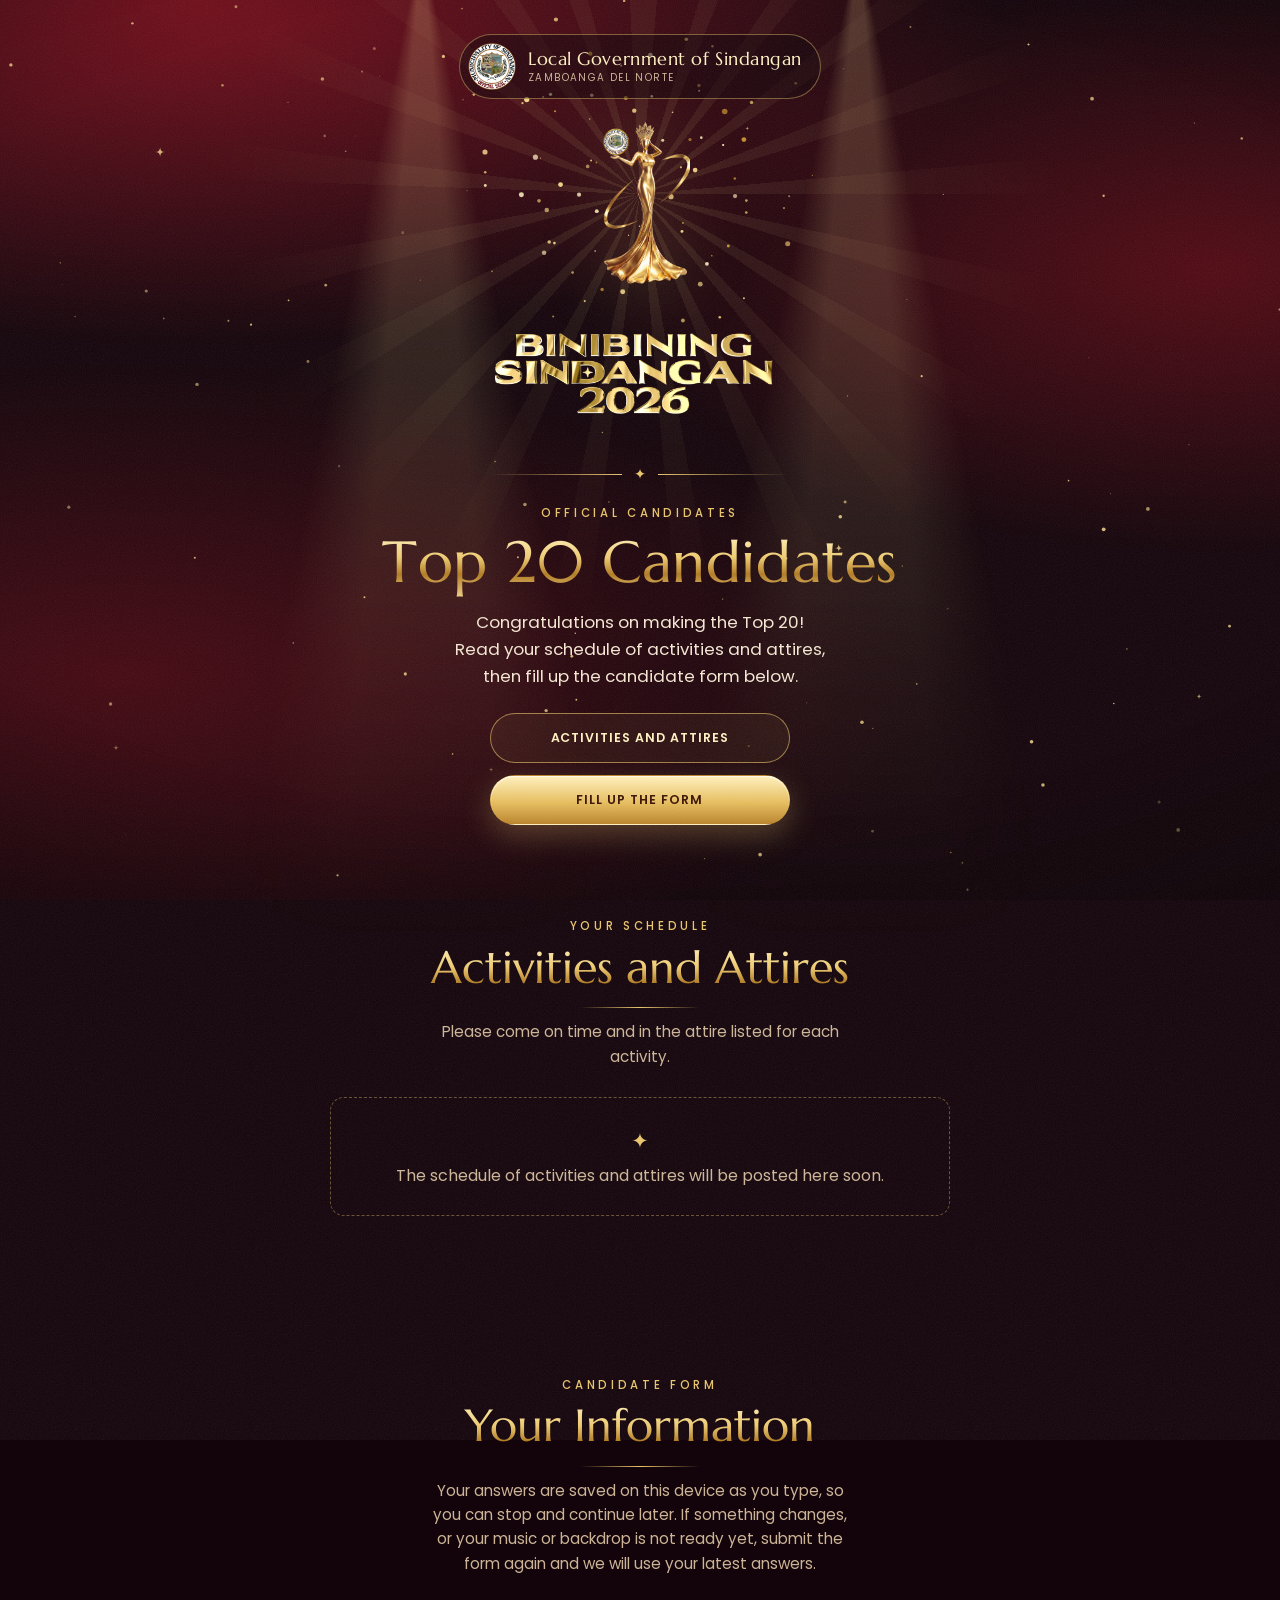
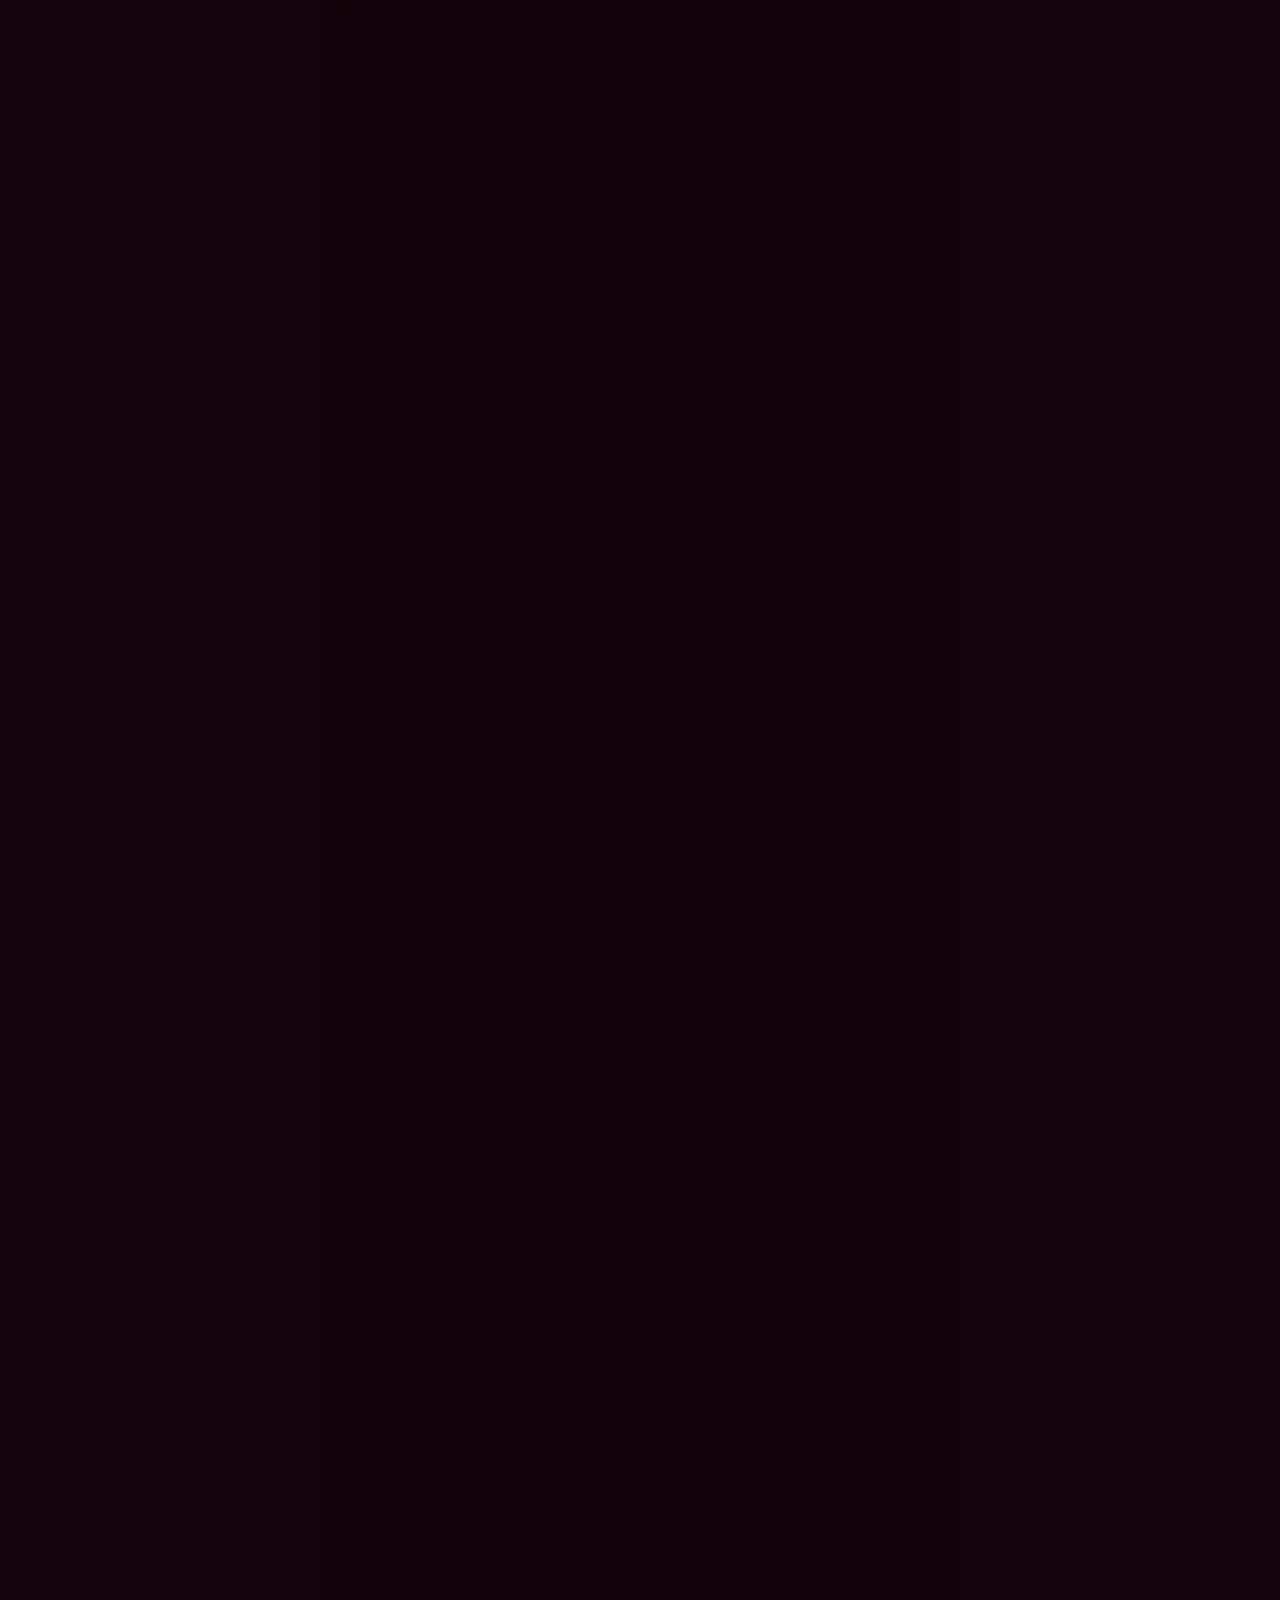
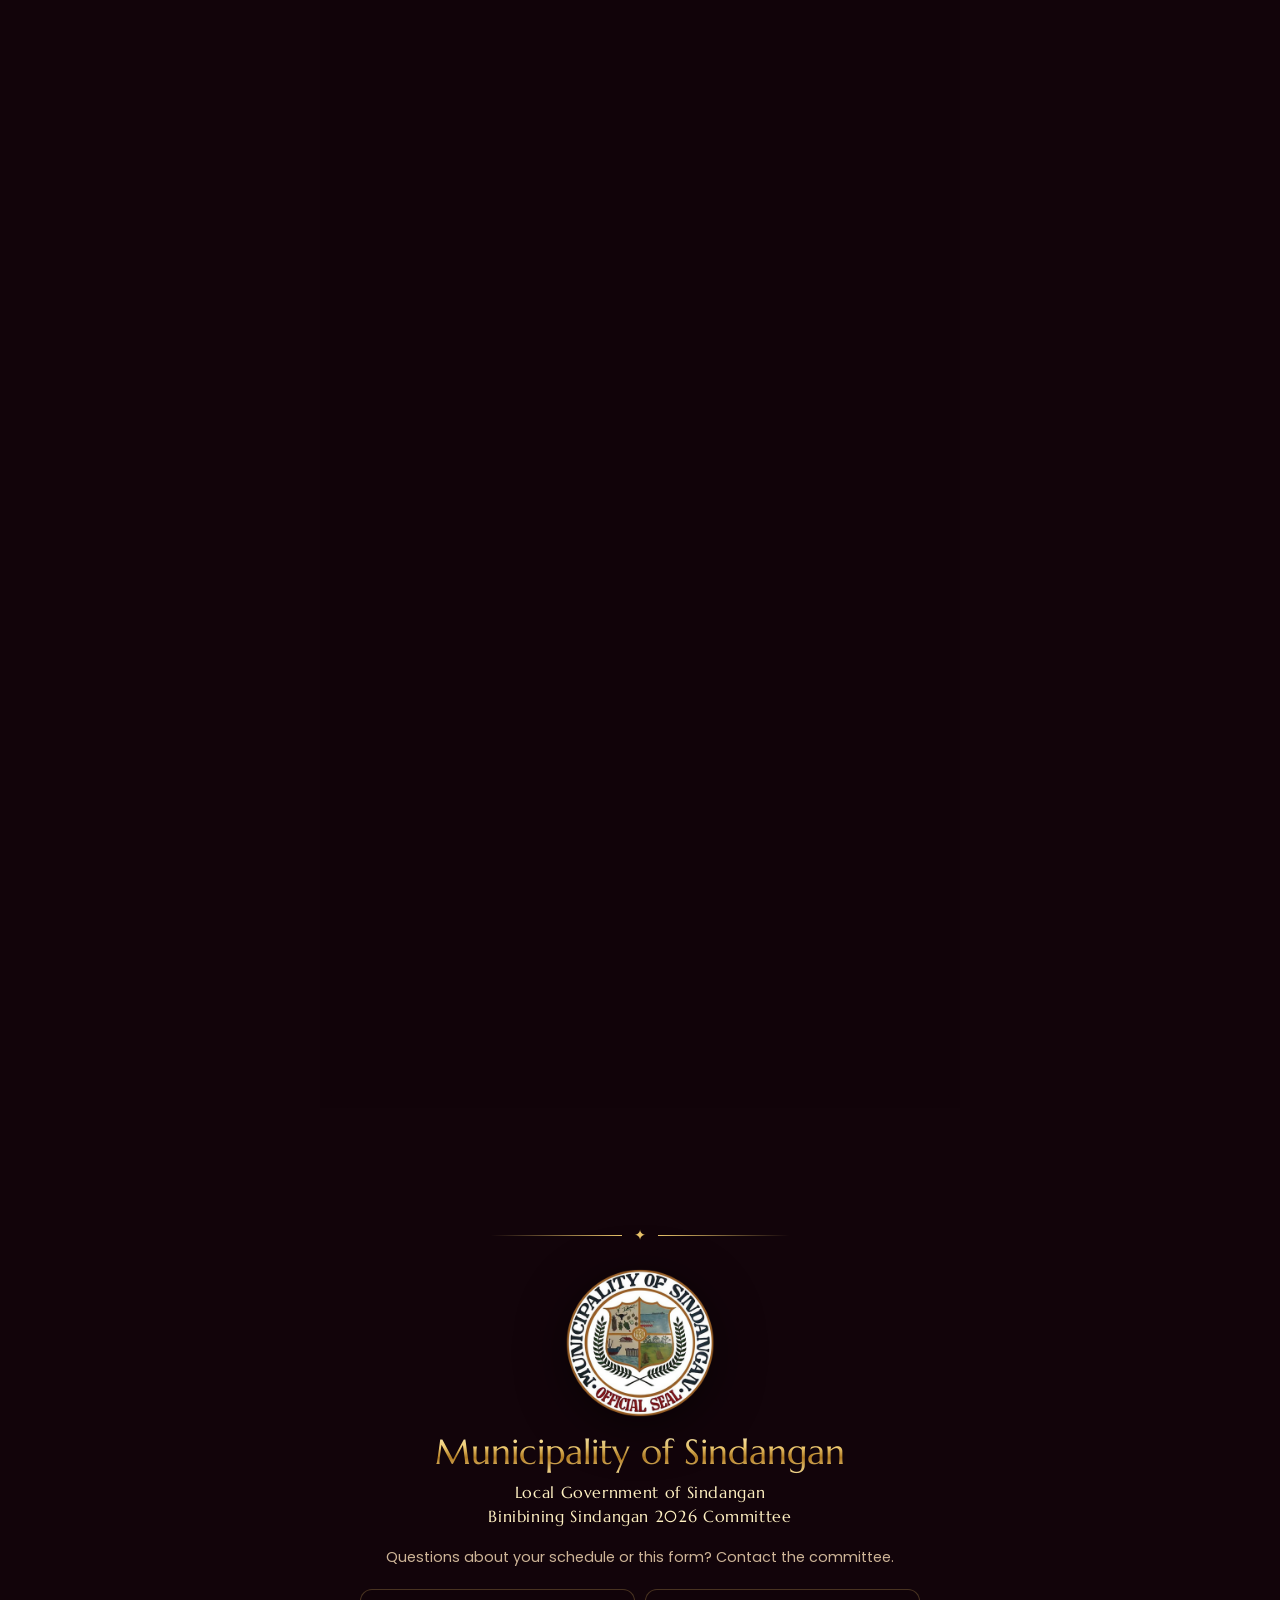
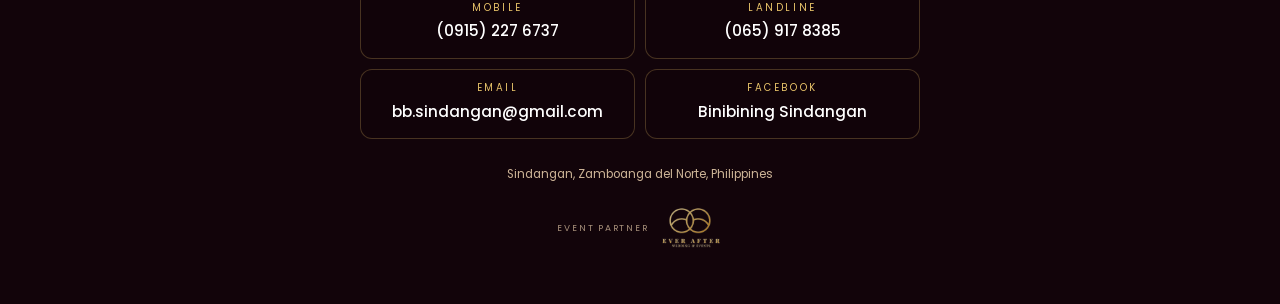
==== commit 905104f9: "add auto save local device on condidate form" ====
--- a/candidates/index.html
+++ b/candidates/index.html
@@ -28,7 +28,7 @@
   <link href="https://fonts.googleapis.com/css2?family=Marcellus&family=Poppins:wght@400;500;600;700&display=swap" rel="stylesheet">
   <link rel="preload" as="image" href="../assets/logo.png">
   <link rel="stylesheet" href="../styles.css?v=11">
-  <link rel="stylesheet" href="candidates.css?v=3">
+  <link rel="stylesheet" href="candidates.css?v=6">
   <script>document.documentElement.classList.add('js');</script>
 </head>
 <body class="cpage">
@@ -82,9 +82,23 @@
       <div class="section__head reveal">
         <p class="eyebrow">Candidate Form</p>
         <h2 class="gold-text">Your Information</h2>
-        <p class="section__lead">Fill this up once. If something changes, or your music or backdrop is not ready yet, you can submit the form again and we will use your latest answers.</p>
-      </div>
-
+        <p class="section__lead">Your answers are saved on this device as you type, so you can stop and continue later. If something changes, or your music or backdrop is not ready yet, submit the form again and we will use your latest answers.</p>
+      </div>
+
+      <p class="saved" id="savedNote" hidden>
+        <span id="savedText" role="status"></span>
+        <button type="button" id="clearSaved">Clear saved answers</button>
+      </p>
+
+      <div class="formwrap">
+        <!-- Stays pinned at the top of the screen while the candidate scrolls through the form.
+             (The note above the form announces the same thing to screen readers.) -->
+        <div class="savechip" id="saveChip" hidden aria-hidden="true">
+          <span class="savechip__pill">
+            <svg class="savechip__icon" viewBox="0 0 20 20" width="16" height="16"><circle cx="10" cy="10" r="9" fill="none" stroke="currentColor" stroke-width="1.6"/><path class="savechip__tick" d="M6 10.4l2.7 2.7L14.2 7.4" fill="none" stroke="currentColor" stroke-width="1.8" stroke-linecap="round" stroke-linejoin="round"/></svg>
+            <span id="saveChipText">Saved on this device</span>
+          </span>
+        </div>
       <form class="form" id="candidateForm" novalidate>
         <h3 class="form__group reveal">Candidate</h3>
         <div class="field" id="pickField" hidden>
@@ -237,6 +251,7 @@
         <button class="btn btn--gold btn--wide" id="submitBtn" type="submit">Submit My Details</button>
         <p class="form__status" id="formStatus" role="status" aria-live="polite"></p>
       </form>
+      </div>
 
       <div class="thanks" id="thanks" hidden tabindex="-1">
         <div class="thanks__mark" aria-hidden="true">✦</div>
@@ -265,6 +280,6 @@
   </main>
 
   <script src="data.js?v=1" defer></script>
-  <script src="candidates.js?v=3" defer></script>
+  <script src="candidates.js?v=6" defer></script>
 </body>
 </html>
--- a/candidates/candidates.css
+++ b/candidates/candidates.css
@@ -107,6 +107,64 @@
   .sched__when { padding-right: 24px; border-right: 1px solid rgba(233, 196, 106, .28); }
   .sched__when:empty { display: flex; } /* keeps the title in the second column */
 }
+
+/* ---------- Form: "saved on this device" note ---------- */
+.saved {
+  display: flex;
+  flex-wrap: wrap;
+  align-items: center;
+  justify-content: center;
+  gap: 8px 14px;
+  max-width: 620px;
+  margin: 0 auto 14px;
+  font-size: .84rem;
+  color: var(--gold-light);
+}
+.saved span::before { content: "✓"; margin-right: 8px; color: var(--gold); }
+.saved button {
+  min-height: 36px;
+  padding: 4px 14px;
+  font: 500 .76rem/1.2 var(--ui);
+  color: var(--gold-light);
+  background: transparent;
+  border: 1px solid rgba(233, 196, 106, .45);
+  border-radius: 999px;
+  cursor: pointer;
+}
+.saved button:hover { background: rgba(233, 196, 106, .14); }
+.saved button:focus-visible { outline: 2px solid var(--gold-light); outline-offset: 3px; }
+
+/* The same message as a badge. It rests on the form's top edge and stays pinned at the top of the
+   screen for as long as any part of the form is in view. Zero height, so it takes no room. */
+.formwrap { position: relative; max-width: 620px; margin: 0 auto; }
+.savechip {
+  position: sticky;
+  top: calc(28px + env(safe-area-inset-top, 0px));
+  z-index: 3;
+  display: flex;
+  justify-content: flex-end;
+  height: 0;
+  padding-right: 18px;
+  pointer-events: none;
+}
+.savechip__pill {
+  transform: translateY(-50%);
+  display: inline-flex;
+  align-items: center;
+  gap: 7px;
+  height: 32px;
+  padding: 0 13px 0 9px;
+  font: 500 .74rem/1 var(--ui);
+  white-space: nowrap;
+  color: #3a1203;
+  background: linear-gradient(180deg, #fff0bd, #e6bd5d);
+  border-radius: 999px;
+  box-shadow: 0 6px 18px rgba(0, 0, 0, .5);
+}
+.savechip__icon { flex: none; }
+/* While answers are still being written: a quieter badge without the tick */
+.savechip.is-saving .savechip__pill { color: var(--gold-light); background: rgba(18, 4, 10, .92); box-shadow: 0 6px 18px rgba(0, 0, 0, .5), inset 0 0 0 1px rgba(233, 196, 106, .55); }
+.savechip.is-saving .savechip__tick { visibility: hidden; }
 
 /* ---------- Form: groups, extra controls ---------- */
 .form__group {
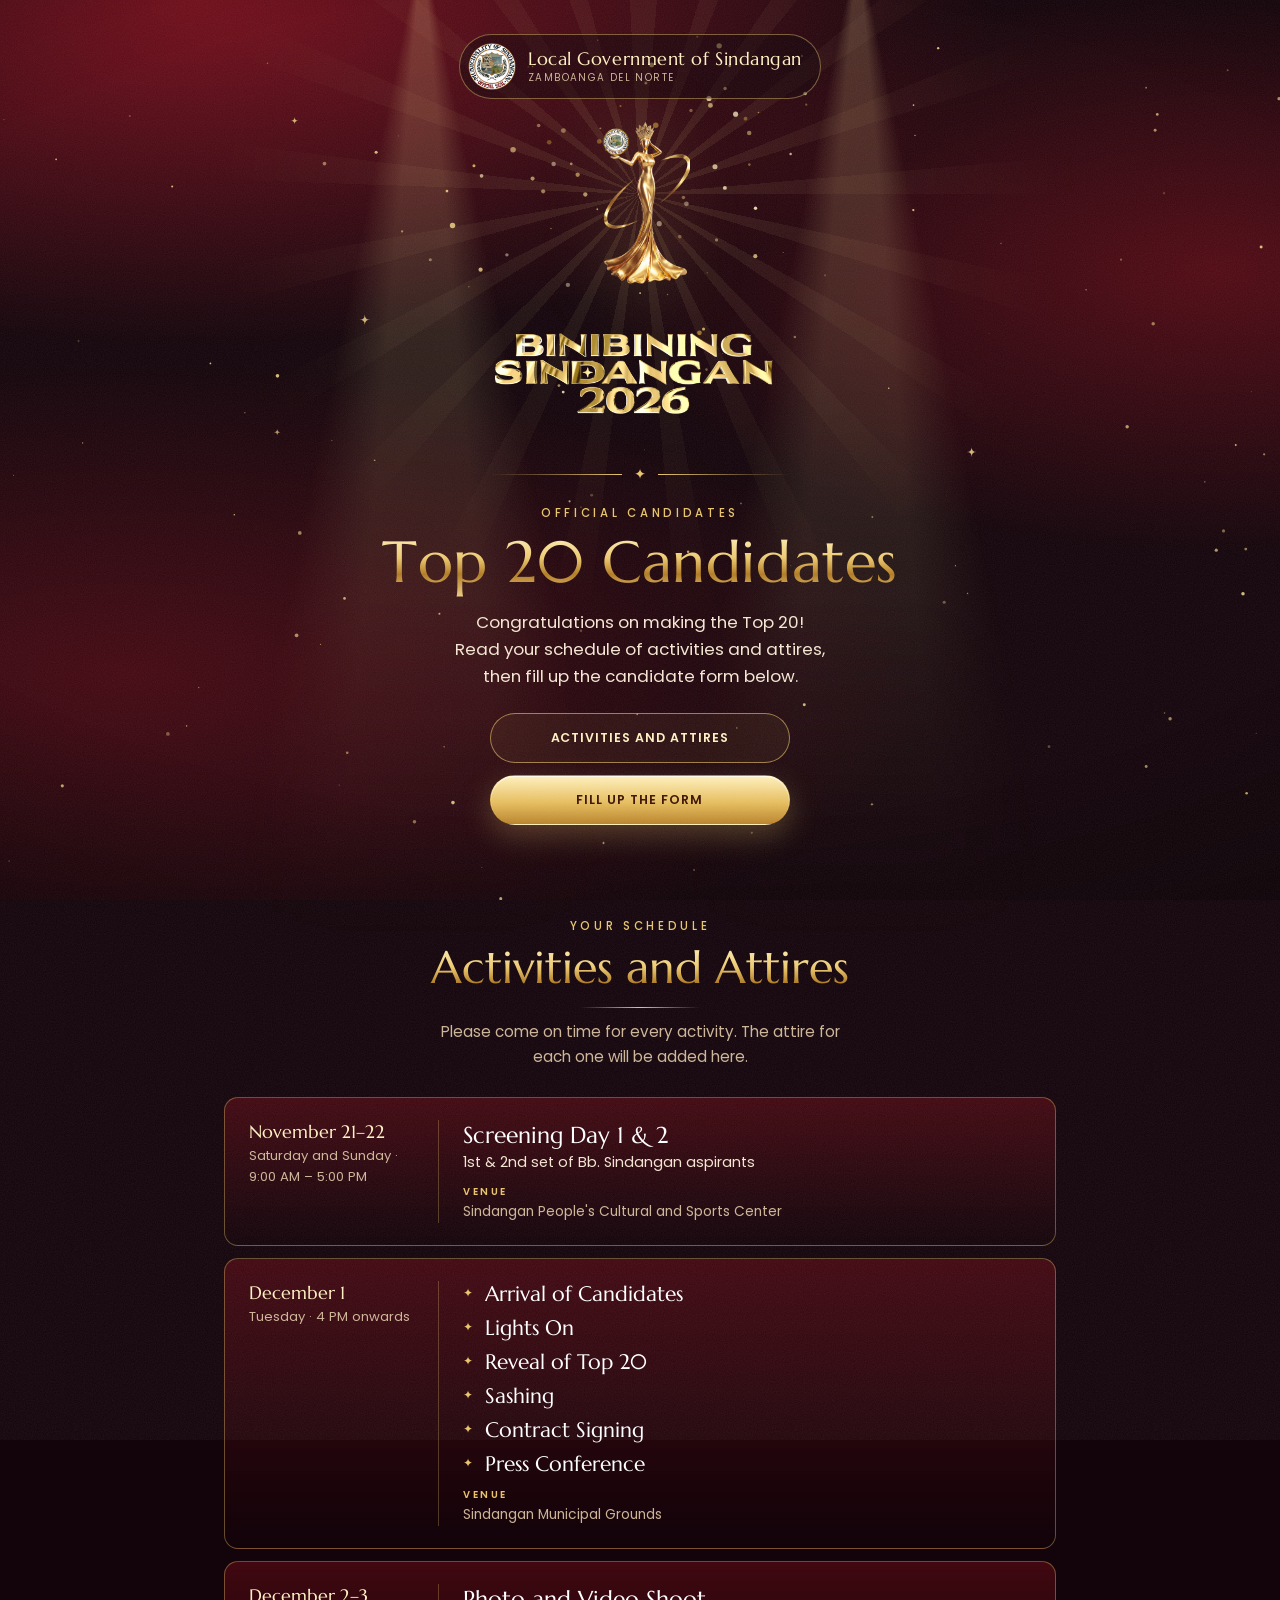
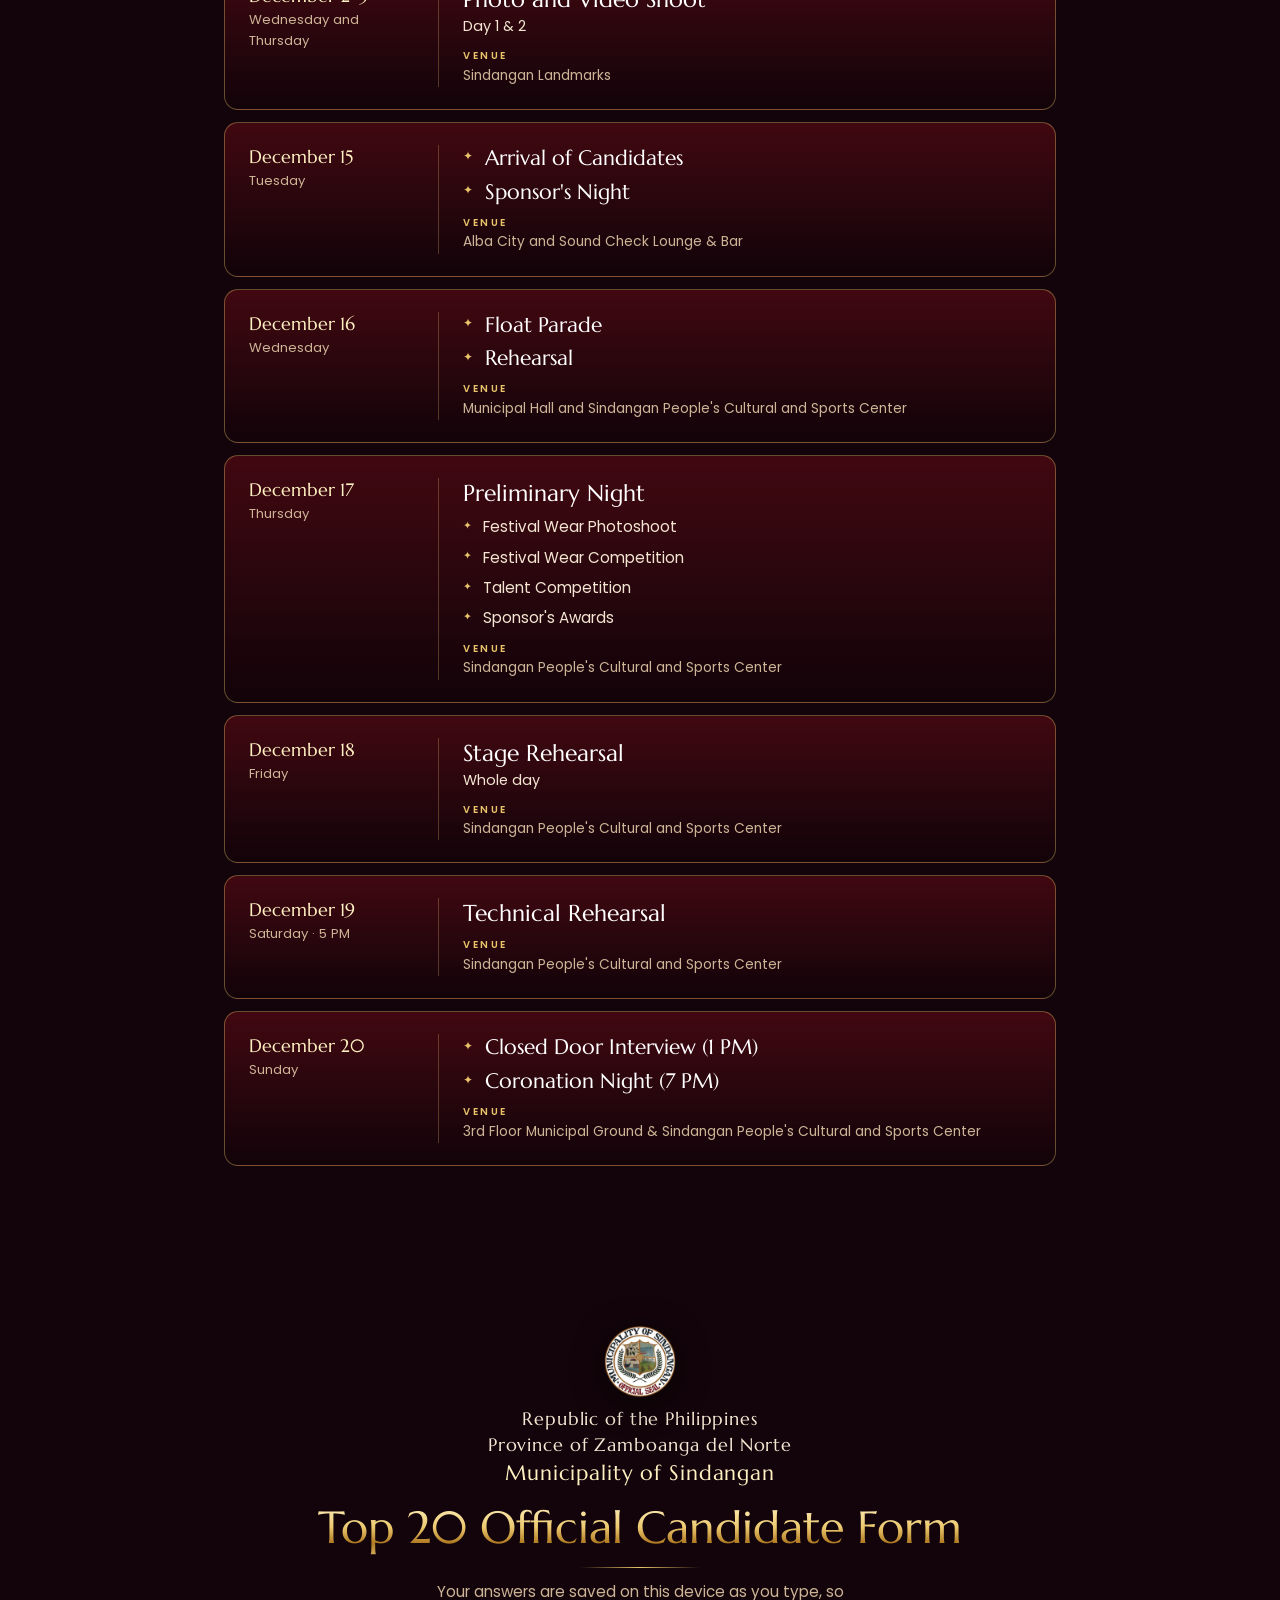
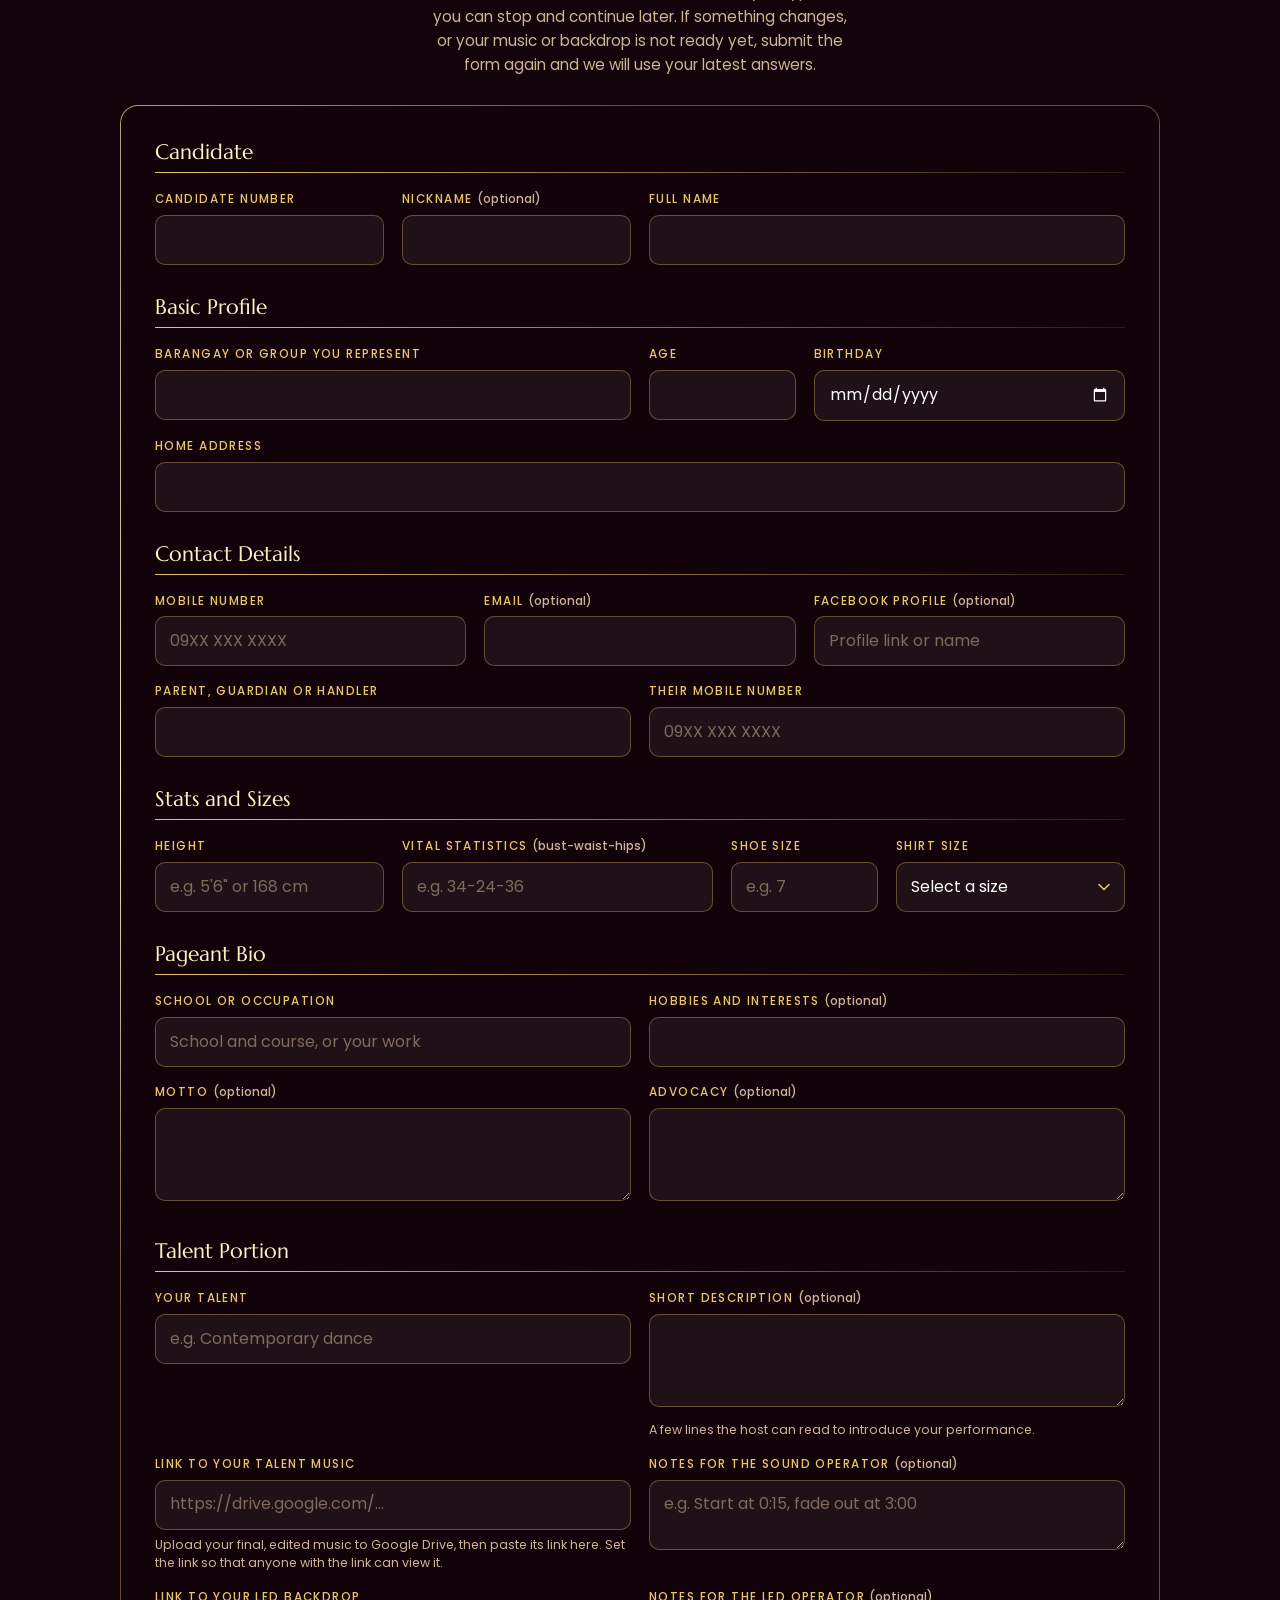
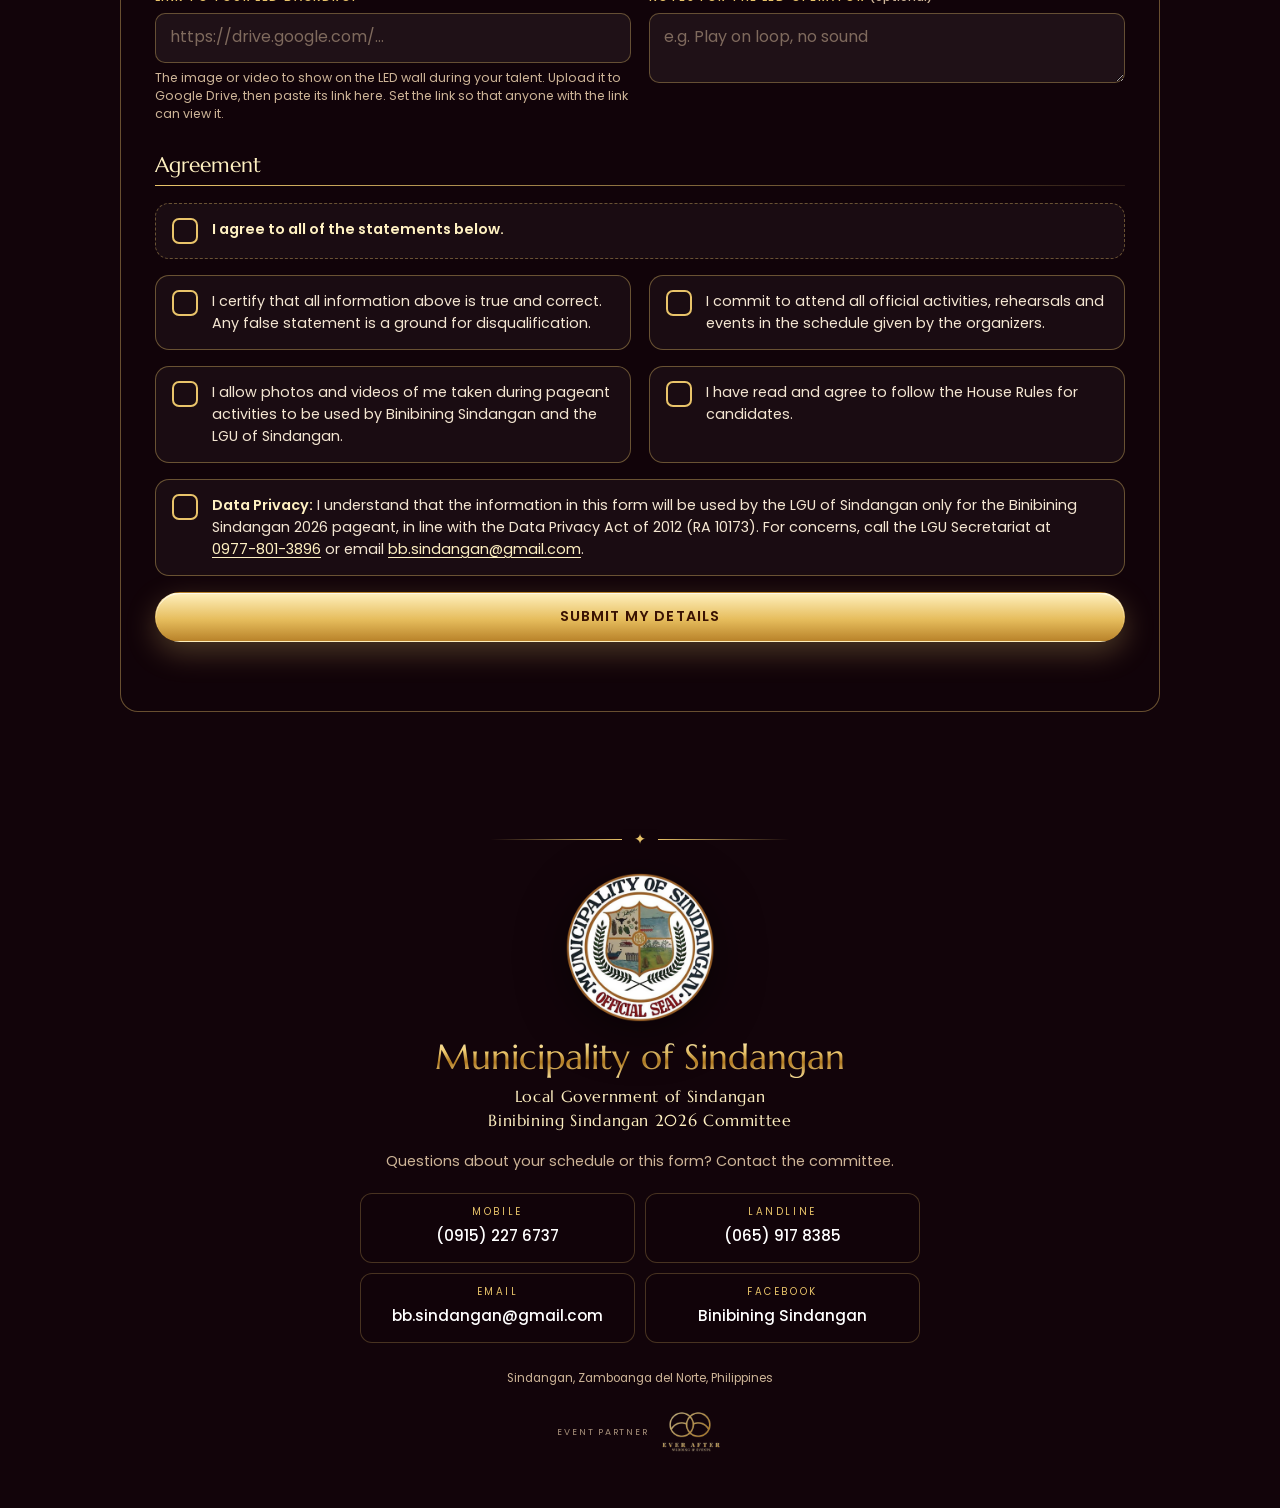
==== commit 63701a61: "feat: update candidates form" ====
--- a/candidates/index.html
+++ b/candidates/index.html
@@ -28,7 +28,7 @@
   <link href="https://fonts.googleapis.com/css2?family=Marcellus&family=Poppins:wght@400;500;600;700&display=swap" rel="stylesheet">
   <link rel="preload" as="image" href="../assets/logo.png">
   <link rel="stylesheet" href="../styles.css?v=11">
-  <link rel="stylesheet" href="candidates.css?v=6">
+  <link rel="stylesheet" href="candidates.css?v=11">
   <script>document.documentElement.classList.add('js');</script>
 </head>
 <body class="cpage">
@@ -71,7 +71,7 @@
       <div class="section__head reveal">
         <p class="eyebrow">Your Schedule</p>
         <h2 class="gold-text">Activities and Attires</h2>
-        <p class="section__lead">Please come on time and in the attire listed for each activity.</p>
+        <p class="section__lead" id="scheduleLead">Please come on time and in the attire listed for each activity.</p>
       </div>
       <ol class="sched" id="scheduleList"></ol>
       <p class="sched__empty reveal" id="scheduleEmpty">The schedule of activities and attires will be posted here soon.</p>
@@ -80,8 +80,13 @@
     <!-- Candidate form -->
     <section class="section" id="form">
       <div class="section__head reveal">
-        <p class="eyebrow">Candidate Form</p>
-        <h2 class="gold-text">Your Information</h2>
+        <img class="letterhead__seal" src="../assets/seal.png" alt="" width="360" height="356" loading="lazy">
+        <p class="letterhead">
+          <span>Republic of the Philippines</span>
+          <span>Province of Zamboanga del Norte</span>
+          <span>Municipality of Sindangan</span>
+        </p>
+        <h2 class="gold-text">Top 20 Official Candidate Form</h2>
         <p class="section__lead">Your answers are saved on this device as you type, so you can stop and continue later. If something changes, or your music or backdrop is not ready yet, submit the form again and we will use your latest answers.</p>
       </div>
 
@@ -107,29 +112,29 @@
             <option value="">Select your name</option>
           </select>
         </div>
-        <div class="field field--half">
+        <div class="field field--half w3">
           <label for="candidateNo">Candidate number</label>
           <input id="candidateNo" name="candidateNo" type="number" inputmode="numeric" min="1" max="999" required data-error="Please enter your candidate number.">
         </div>
-        <div class="field field--half">
+        <div class="field field--half w3">
           <label for="nickname">Nickname <small>(optional)</small></label>
           <input id="nickname" name="nickname" type="text" autocomplete="nickname" maxlength="60">
         </div>
-        <div class="field">
+        <div class="field w6">
           <label for="fullName">Full name</label>
           <input id="fullName" name="fullName" type="text" autocomplete="name" maxlength="120" required data-error="Please enter your full name.">
         </div>
 
         <h3 class="form__group reveal">Basic Profile</h3>
-        <div class="field">
+        <div class="field w6">
           <label for="representing">Barangay or group you represent</label>
           <input id="representing" name="representing" type="text" maxlength="160" required data-error="Please enter the barangay or group you represent.">
         </div>
-        <div class="field field--half">
+        <div class="field field--half w2">
           <label for="age">Age</label>
           <input id="age" name="age" type="number" inputmode="numeric" min="1" max="99" required data-error="Please enter your age.">
         </div>
-        <div class="field field--half">
+        <div class="field field--half w4">
           <label for="birthday">Birthday</label>
           <input id="birthday" name="birthday" type="date" autocomplete="bday" required data-error="Please enter your birthday.">
         </div>
@@ -139,15 +144,15 @@
         </div>
 
         <h3 class="form__group reveal">Contact Details</h3>
-        <div class="field field--half">
+        <div class="field field--half w4">
           <label for="phone">Mobile number</label>
           <input id="phone" name="phone" type="tel" autocomplete="tel" inputmode="tel" maxlength="30" placeholder="09XX XXX XXXX" required data-error="Please enter your mobile number.">
         </div>
-        <div class="field field--half">
+        <div class="field field--half w4">
           <label for="email">Email <small>(optional)</small></label>
           <input id="email" name="email" type="email" autocomplete="email" maxlength="160">
         </div>
-        <div class="field">
+        <div class="field w4">
           <label for="facebook">Facebook profile <small>(optional)</small></label>
           <input id="facebook" name="facebook" type="text" maxlength="240" placeholder="Profile link or name">
         </div>
@@ -161,19 +166,19 @@
         </div>
 
         <h3 class="form__group reveal">Stats and Sizes</h3>
-        <div class="field field--half">
+        <div class="field field--half w3">
           <label for="height">Height</label>
           <input id="height" name="height" type="text" maxlength="30" placeholder="e.g. 5'6&quot; or 168 cm" required data-error="Please enter your height.">
         </div>
-        <div class="field field--half">
+        <div class="field field--half w4">
           <label for="vitalStats">Vital statistics <small>(bust-waist-hips)</small></label>
           <input id="vitalStats" name="vitalStats" type="text" maxlength="40" placeholder="e.g. 34-24-36" required data-error="Please enter your vital statistics.">
         </div>
-        <div class="field field--half">
+        <div class="field field--half w2">
           <label for="shoeSize">Shoe size</label>
           <input id="shoeSize" name="shoeSize" type="text" maxlength="20" placeholder="e.g. 7" required data-error="Please enter your shoe size.">
         </div>
-        <div class="field field--half">
+        <div class="field field--half w3">
           <label for="shirtSize">Shirt size</label>
           <select id="shirtSize" name="shirtSize" required data-error="Please choose your shirt size.">
             <option value="">Select a size</option>
@@ -187,58 +192,89 @@
         </div>
 
         <h3 class="form__group reveal">Pageant Bio</h3>
-        <div class="field">
+        <div class="field w6">
           <label for="occupation">School or occupation</label>
           <input id="occupation" name="occupation" type="text" maxlength="200" placeholder="School and course, or your work" required data-error="Please enter your school or occupation.">
         </div>
-        <div class="field">
+        <div class="field w6">
           <label for="hobbies">Hobbies and interests <small>(optional)</small></label>
           <input id="hobbies" name="hobbies" type="text" maxlength="300">
         </div>
-        <div class="field">
+        <div class="field w6">
           <label for="motto">Motto <small>(optional)</small></label>
-          <textarea id="motto" name="motto" rows="2" maxlength="400"></textarea>
-        </div>
-        <div class="field">
+          <textarea id="motto" name="motto" rows="3" maxlength="400"></textarea>
+        </div>
+        <div class="field w6">
           <label for="advocacy">Advocacy <small>(optional)</small></label>
           <textarea id="advocacy" name="advocacy" rows="3" maxlength="800"></textarea>
         </div>
 
         <h3 class="form__group reveal">Talent Portion</h3>
-        <div class="field">
+        <div class="field w6">
           <label for="talent">Your talent</label>
           <input id="talent" name="talent" type="text" maxlength="200" placeholder="e.g. Contemporary dance" required data-error="Please tell us your talent.">
         </div>
-        <div class="field">
+        <div class="field w6">
           <label for="talentDescription">Short description <small>(optional)</small></label>
           <textarea id="talentDescription" name="talentDescription" rows="3" maxlength="800" aria-describedby="talentDescription-hint"></textarea>
           <p class="field__hint" id="talentDescription-hint">A few lines the host can read to introduce your performance.</p>
         </div>
 
-        <div class="field">
+        <div class="field w6">
           <label for="musicLink">Link to your talent music</label>
           <input id="musicLink" name="musicLink" type="text" inputmode="url" autocapitalize="off" autocorrect="off" spellcheck="false" maxlength="500" placeholder="https://drive.google.com/…" aria-describedby="musicLink-hint">
           <p class="field__hint" id="musicLink-hint">Upload your final, edited music to Google Drive, then paste its link here. Set the link so that anyone with the link can view it.</p>
         </div>
-        <div class="field">
+        <div class="field w6">
           <label for="musicNotes">Notes for the sound operator <small>(optional)</small></label>
           <textarea id="musicNotes" name="musicNotes" rows="2" maxlength="500" placeholder="e.g. Start at 0:15, fade out at 3:00"></textarea>
         </div>
 
-        <div class="field">
+        <div class="field w6">
           <label for="backdropLink">Link to your LED backdrop</label>
           <input id="backdropLink" name="backdropLink" type="text" inputmode="url" autocapitalize="off" autocorrect="off" spellcheck="false" maxlength="500" placeholder="https://drive.google.com/…" aria-describedby="backdropLink-hint">
           <p class="field__hint" id="backdropLink-hint">The image or video to show on the LED wall during your talent. Upload it to Google Drive, then paste its link here. Set the link so that anyone with the link can view it.</p>
         </div>
-        <div class="field">
+        <div class="field w6">
           <label for="backdropNotes">Notes for the LED operator <small>(optional)</small></label>
           <textarea id="backdropNotes" name="backdropNotes" rows="2" maxlength="500" placeholder="e.g. Play on loop, no sound"></textarea>
         </div>
 
+        <h3 class="form__group reveal" id="agreeTitle">Agreement</h3>
         <div class="field">
-          <label class="check">
-            <input id="consent" name="consent" type="checkbox" required data-error="Please tick the box to continue.">
-            <span>I confirm that these details are correct, and I allow the Binibining Sindangan 2026 Committee to use them for the pageant.</span>
+          <label class="agree agree--all">
+            <input id="agreeAll" type="checkbox">
+            <span>I agree to all of the statements below.</span>
+          </label>
+        </div>
+        <div class="field w6">
+          <label class="agree">
+            <input id="agreeTrue" name="agreeTrue" type="checkbox" required data-error="Please tick this box to continue.">
+            <span>I certify that all information above is true and correct. Any false statement is a ground for disqualification.</span>
+          </label>
+        </div>
+        <div class="field w6">
+          <label class="agree">
+            <input id="agreeAttend" name="agreeAttend" type="checkbox" required data-error="Please tick this box to continue.">
+            <span>I commit to attend all official activities, rehearsals and events in the schedule given by the organizers.</span>
+          </label>
+        </div>
+        <div class="field w6">
+          <label class="agree">
+            <input id="agreeMedia" name="agreeMedia" type="checkbox" required data-error="Please tick this box to continue.">
+            <span>I allow photos and videos of me taken during pageant activities to be used by Binibining Sindangan and the LGU of Sindangan.</span>
+          </label>
+        </div>
+        <div class="field w6">
+          <label class="agree">
+            <input id="agreeRules" name="agreeRules" type="checkbox" required data-error="Please tick this box to continue.">
+            <span>I have read and agree to follow the House Rules for candidates.</span>
+          </label>
+        </div>
+        <div class="field">
+          <label class="agree">
+            <input id="agreePrivacy" name="agreePrivacy" type="checkbox" required data-error="Please tick this box to continue.">
+            <span><b>Data Privacy:</b> I understand that the information in this form will be used by the LGU of Sindangan only for the Binibining Sindangan 2026 pageant, in line with the Data Privacy Act of 2012 (RA 10173). For concerns, call the LGU Secretariat at <a href="tel:+639778013896">0977-801-3896</a> or email <a href="mailto:bb.sindangan@gmail.com">bb.sindangan@gmail.com</a>.</span>
           </label>
         </div>
 
@@ -279,7 +315,7 @@
     </footer>
   </main>
 
-  <script src="data.js?v=1" defer></script>
-  <script src="candidates.js?v=6" defer></script>
+  <script src="data.js?v=2" defer></script>
+  <script src="candidates.js?v=9" defer></script>
 </body>
 </html>
--- a/candidates/candidates.css
+++ b/candidates/candidates.css
@@ -76,7 +76,16 @@
 .sched__date { font: 400 1.15rem/1.25 var(--display); color: var(--gold-light); }
 .sched__time { font-size: .82rem; color: var(--muted); }
 .sched__title { margin: 0; font: 400 clamp(1.2rem, 5vw, 1.45rem)/1.25 var(--display); color: #fff; }
-.sched__venue { margin-top: 2px; font-size: .86rem; color: var(--muted); }
+.sched__note { margin-top: 2px; font-size: .9rem; color: var(--text); }
+.sched__events { list-style: none; display: grid; gap: 6px; margin: 8px 0 0; padding: 0; font-size: .95rem; color: var(--text); }
+.sched__events li { position: relative; padding-left: 20px; }
+.sched__events li::before { content: "✦"; position: absolute; left: 0; top: .15em; font-size: .7em; color: var(--gold); }
+/* A day with no single title: its events are the headline */
+.sched__events--lead { margin-top: 0; gap: 8px; font: 400 clamp(1.1rem, 4.6vw, 1.3rem)/1.25 var(--display); color: #fff; }
+.sched__events--lead li { padding-left: 22px; }
+.sched__events--lead li::before { top: .3em; font-size: .6em; }
+.sched__venue { margin-top: 10px; font-size: .86rem; color: var(--muted); }
+.sched__venue::before { content: "Venue"; display: block; margin-bottom: 1px; font-size: .62rem; font-weight: 600; letter-spacing: .26em; text-transform: uppercase; color: var(--gold); }
 .sched__attire {
   margin-top: 12px;
   padding-top: 12px;
@@ -106,6 +115,35 @@
   .sched__item { grid-template-columns: 190px 1fr; padding: 22px 24px; }
   .sched__when { padding-right: 24px; border-right: 1px solid rgba(233, 196, 106, .28); }
   .sched__when:empty { display: flex; } /* keeps the title in the second column */
+}
+
+/* ---------- Form: official letterhead above the title ---------- */
+.letterhead__seal { display: block; width: 72px; height: auto; margin: 0 auto 10px; filter: drop-shadow(0 6px 16px rgba(0, 0, 0, .5)); }
+.letterhead {
+  display: grid;
+  gap: 1px;
+  font: 400 clamp(.95rem, 3.9vw, 1.1rem)/1.4 var(--display);
+  letter-spacing: .05em;
+  color: var(--text);
+}
+.letterhead span:last-child { font-size: 1.18em; color: var(--gold-light); }
+.letterhead + h2 { margin-top: 14px; text-wrap: balance; }
+
+/* ---------- Form: wide layout on computer screens ----------
+   Twelve columns, so short answers sit side by side and the form is about half as tall.
+   Each field's width is its w2 / w3 / w4 / w6 class in index.html (twelfths of the row).
+   Phones and tablets keep the one- and two-column layouts from ../styles.css. */
+@media (min-width: 1024px) {
+  #form.section { width: min(100%, 1120px); }
+  .cpage .formwrap, .cpage .form { max-width: 1040px; }
+  .cpage .form { grid-template-columns: repeat(12, minmax(0, 1fr)); column-gap: 18px; }
+  .cpage .form .field--half { grid-column: span 6; }
+  .cpage .form .w2 { grid-column: span 2; }
+  .cpage .form .w3 { grid-column: span 3; }
+  .cpage .form .w4 { grid-column: span 4; }
+  .cpage .form .w6 { grid-column: span 6; }
+  /* Paired statements share a row: make the two frames the same height */
+  .cpage .form .field label.agree { height: 100%; }
 }
 
 /* ---------- Form: "saved on this device" note ---------- */
@@ -164,7 +202,8 @@
 .savechip__icon { flex: none; }
 /* While answers are still being written: a quieter badge without the tick */
 .savechip.is-saving .savechip__pill { color: var(--gold-light); background: rgba(18, 4, 10, .92); box-shadow: 0 6px 18px rgba(0, 0, 0, .5), inset 0 0 0 1px rgba(233, 196, 106, .55); }
-.savechip.is-saving .savechip__tick { visibility: hidden; }
+.savechip.is-saving .savechip__pill { padding-left: 13px; }
+.savechip.is-saving .savechip__icon { display: none; }
 
 /* ---------- Form: groups, extra controls ---------- */
 .form__group {
@@ -212,30 +251,56 @@
 
 .field__hint { margin-top: 6px; font-size: .78rem; line-height: 1.45; color: var(--muted); }
 
-/* Consent tick box */
-.field label.check {
+/* Agreement: one framed tick box per statement, plus "agree to all" at the top */
+.field label.agree {
   display: grid;
-  grid-template-columns: 24px 1fr;
-  gap: 12px;
+  grid-template-columns: 26px 1fr;
+  gap: 14px;
   align-items: start;
-  margin: 6px 0 0;
-  font-size: .88rem;
+  margin: 0;
+  padding: 14px 16px;
+  font-size: .9rem;
   font-weight: 400;
-  line-height: 1.5;
+  line-height: 1.55;
   letter-spacing: 0;
   text-transform: none;
   color: var(--text);
+  border: 1px solid rgba(233, 196, 106, .38);
+  border-radius: 14px;
+  background: rgba(255, 255, 255, .04);
   cursor: pointer;
-}
-.check input {
-  width: 24px;
-  height: 24px;
+  transition: border-color .25s ease, background-color .25s ease;
+}
+.field label.agree:hover { border-color: rgba(233, 196, 106, .7); }
+.field label.agree:has(input:checked) { border-color: var(--gold); background: rgba(233, 196, 106, .08); }
+.field label.agree--all { border-style: dashed; font-weight: 600; color: var(--gold-light); }
+.agree b { font-weight: 600; color: var(--gold-light); }
+.agree a { color: var(--gold-light); text-underline-offset: 3px; }
+.agree a[href^="tel:"] { white-space: nowrap; }
+.agree input {
+  -webkit-appearance: none;
+  appearance: none;
+  width: 26px;
+  height: 26px;
   margin: 0;
-  accent-color: var(--gold);
-  color-scheme: dark;
+  border: 2px solid var(--gold);
+  border-radius: 7px;
+  background: transparent center / 16px 16px no-repeat;
   cursor: pointer;
-}
-.check input:focus-visible { outline: 2px solid var(--gold-light); outline-offset: 3px; }
+  transition: background-color .2s ease;
+}
+.agree input:checked {
+  background-color: var(--gold);
+  background-image: url("data:image/svg+xml,%3Csvg xmlns='http://www.w3.org/2000/svg' viewBox='0 0 16 16'%3E%3Cpath fill='none' stroke='%233a1203' stroke-width='2.4' stroke-linecap='round' stroke-linejoin='round' d='M3 8.4l3.2 3.2L13 4.6'/%3E%3C/svg%3E");
+}
+/* Some, but not all, statements ticked */
+.agree input:indeterminate {
+  background-color: var(--gold);
+  background-image: url("data:image/svg+xml,%3Csvg xmlns='http://www.w3.org/2000/svg' viewBox='0 0 16 16'%3E%3Cpath stroke='%233a1203' stroke-width='2.4' stroke-linecap='round' d='M4 8h8'/%3E%3C/svg%3E");
+}
+.agree input:focus-visible { outline: 2px solid var(--gold-light); outline-offset: 3px; }
+.field.has-error label.agree { border-color: #ff8a8a; }
+.field.has-error .agree input { border-color: #ff8a8a; }
 
 .thanks__todo {
   margin-top: 14px !important;
